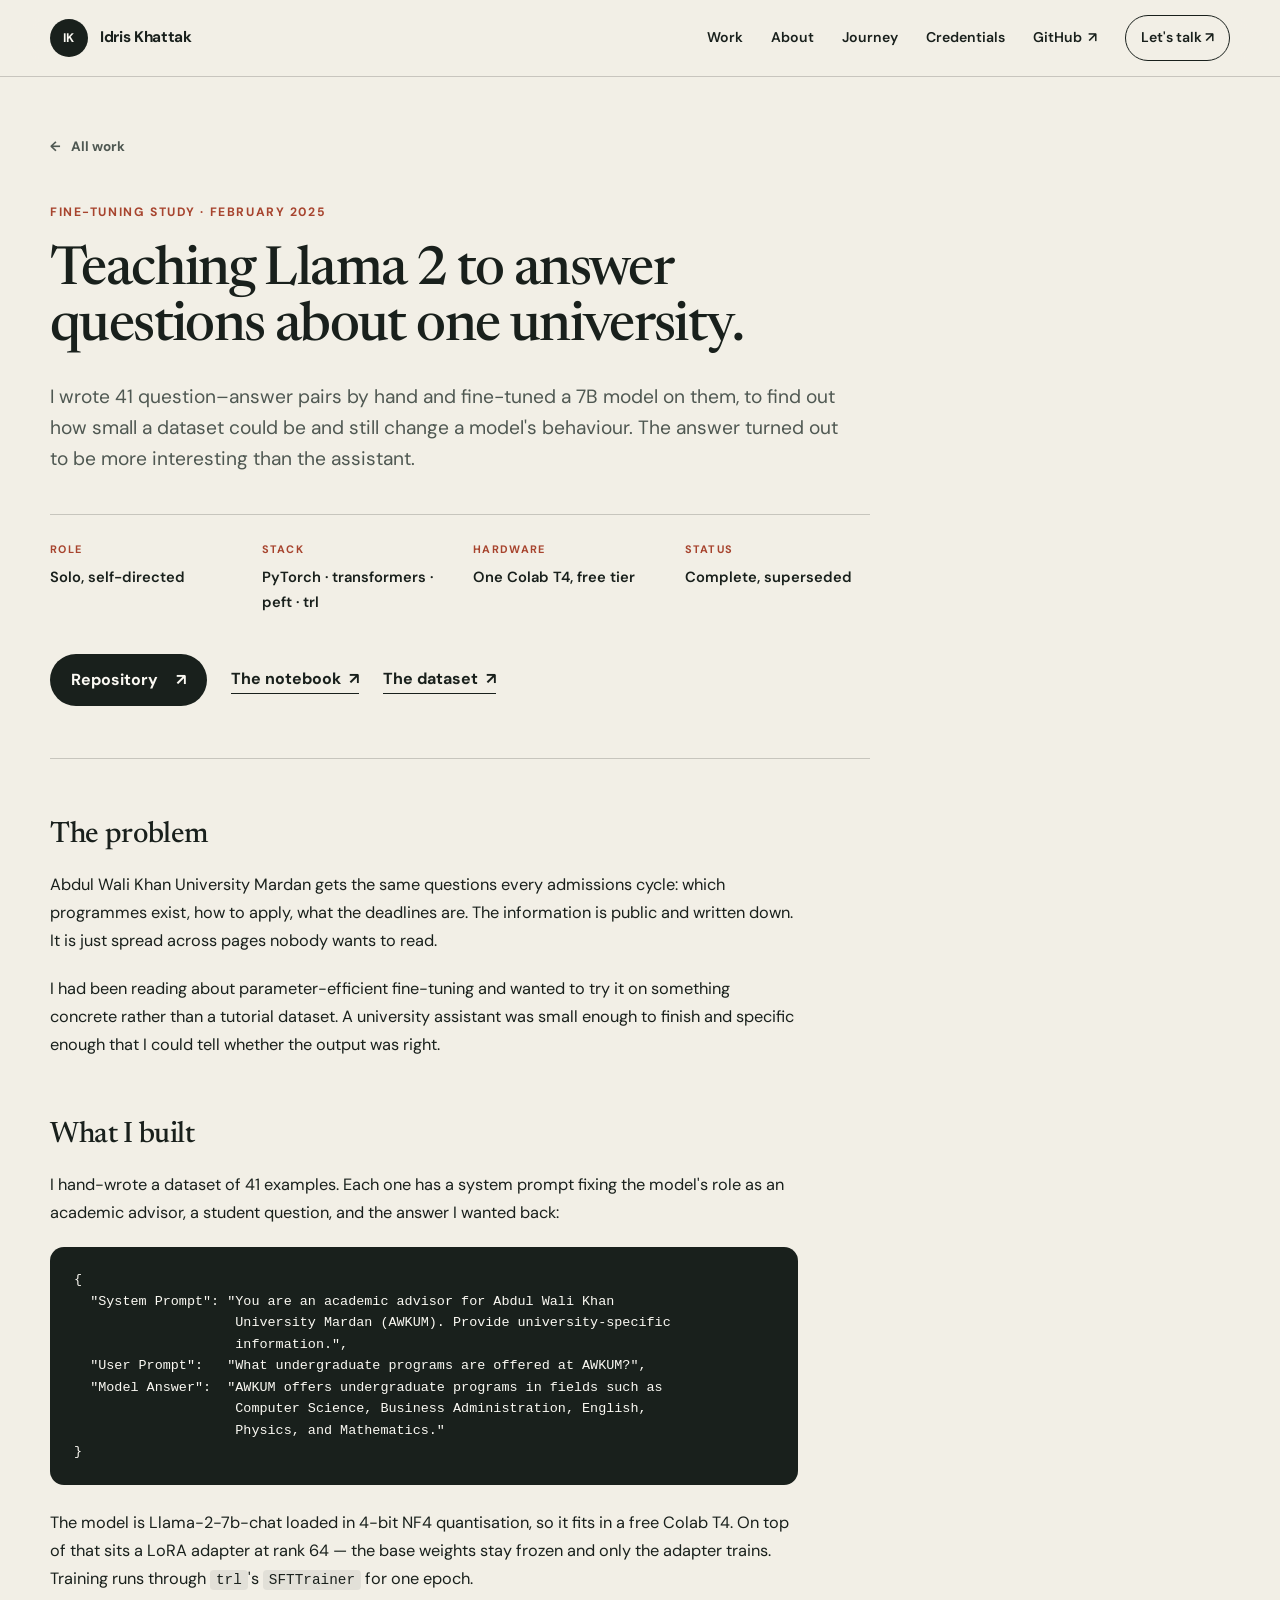
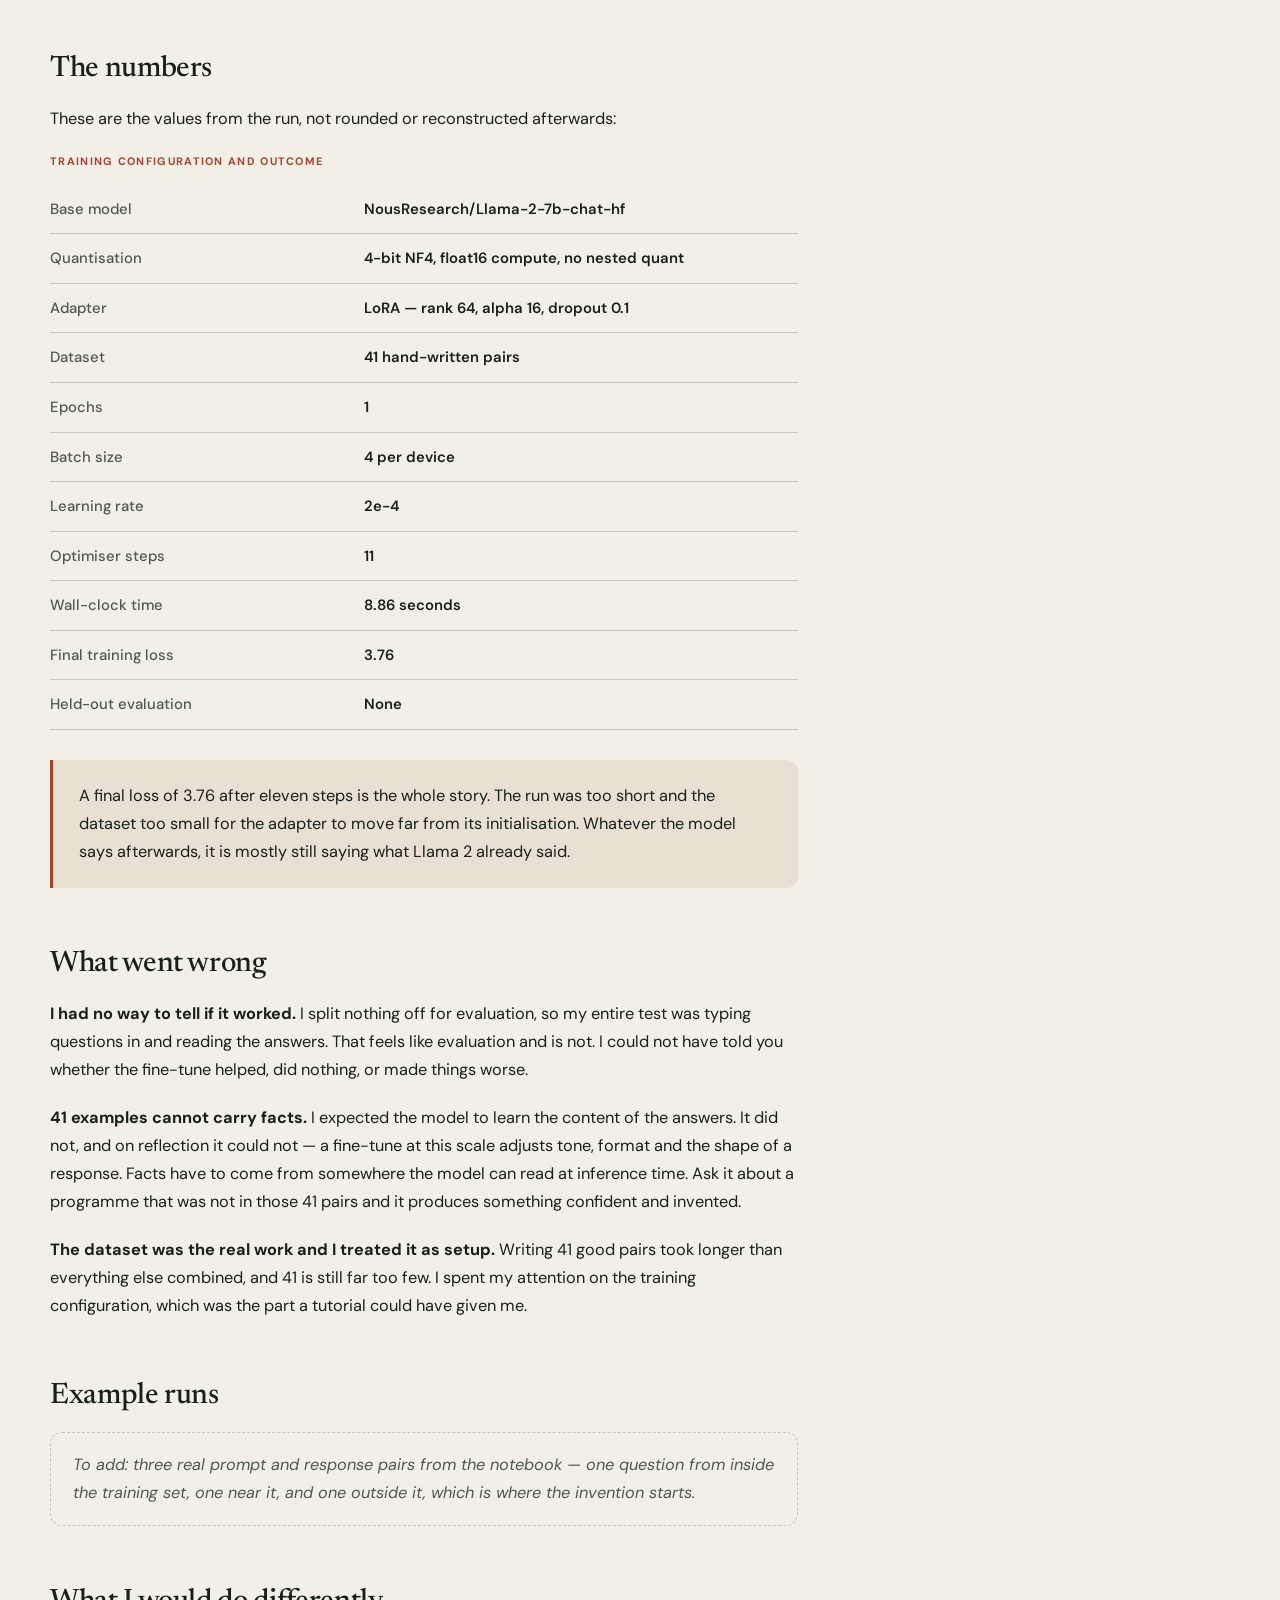
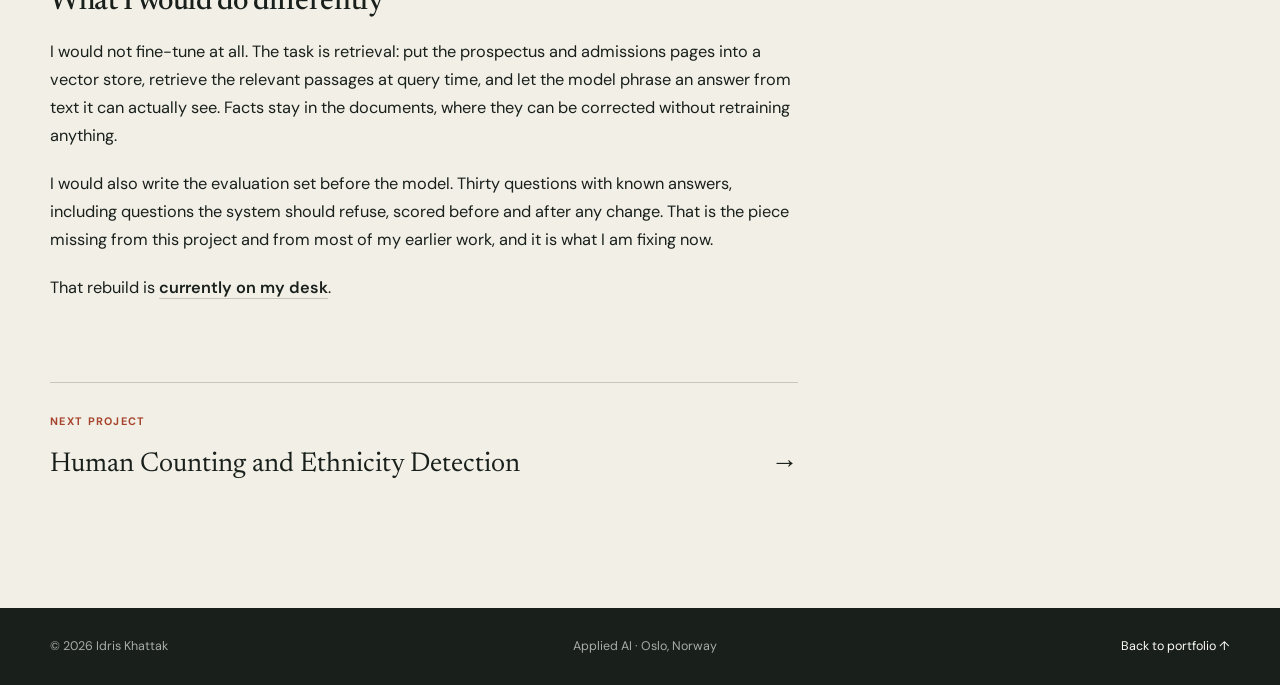
==== projects/awkum-assistant/index.html @ 69ec556b "Update portfolio projects and experience" ====
<!DOCTYPE html>
<html lang="en">

<head>
  <meta charset="UTF-8">
  <meta name="viewport" content="width=device-width, initial-scale=1.0">
  <meta name="description"
    content="Fine-tuning Llama 2 7B on 41 hand-written question-answer pairs for a university assistant, and what 41 examples actually buy you.">
  <meta name="theme-color" content="#f2efe6">
  <meta property="og:title" content="Teaching Llama 2 about one university — Idris Khattak">
  <meta property="og:description"
    content="A QLoRA fine-tune on 41 hand-written pairs. It ran in 8.9 seconds, ended at loss 3.76, and taught me what a fine-tune cannot do.">
  <meta property="og:type" content="article">
  <meta property="og:url"
    content="https://idriskhattak.github.io/Idris_Portfolio/projects/awkum-assistant/">
  <!-- TODO(Idris): add projects/awkum-assistant/og-image.png (1200x630). -->
  <meta property="og:image"
    content="https://idriskhattak.github.io/Idris_Portfolio/projects/awkum-assistant/og-image.png">
  <meta name="twitter:card" content="summary_large_image">
  <link rel="canonical" href="https://idriskhattak.github.io/Idris_Portfolio/projects/awkum-assistant/">
  <link rel="icon"
    href="data:image/svg+xml,%3Csvg xmlns='http://www.w3.org/2000/svg' viewBox='0 0 64 64'%3E%3Crect width='64' height='64' rx='16' fill='%2319201c'/%3E%3Ctext x='32' y='42' text-anchor='middle' font-size='28' font-family='Arial' font-weight='700' fill='%23f2efe6'%3EIK%3C/text%3E%3C/svg%3E">
  <title>Teaching Llama 2 about one university — Idris Khattak</title>
  <link rel="preconnect" href="https://fonts.googleapis.com">
  <link rel="preconnect" href="https://fonts.gstatic.com" crossorigin>
  <link
    href="https://fonts.googleapis.com/css2?family=DM+Sans:wght@400;500;600;700&family=Newsreader:ital,opsz,wght@0,6..72,500;1,6..72,500&display=swap"
    rel="stylesheet">
  <link rel="stylesheet" href="../../style.css">
</head>

<body>
  <a class="skip-link" href="#main-content">Skip to content</a>

  <header class="site-header">
    <nav class="container nav" aria-label="Primary navigation">
      <a class="brand" href="../../index.html" aria-label="IK — Idris Khattak, home">
        <span class="brand-mark">IK</span>
        <span class="brand-name">Idris Khattak</span>
      </a>

      <button class="menu-btn" type="button" aria-label="Open navigation" aria-controls="primary-links"
        aria-expanded="false">
        <span></span><span></span>
      </button>

      <div class="nav-links" id="primary-links">
        <a href="../../index.html#work">Work</a>
        <a href="../../index.html#about">About</a>
        <a href="../../index.html#journey">Journey</a>
        <a href="../../index.html#credentials">Credentials</a>
        <a class="nav-external" href="https://github.com/idriskhattak" target="_blank" rel="noopener noreferrer">
          GitHub <span aria-hidden="true">↗</span></a>
        <a class="nav-cta" href="../../index.html#contact">Let's talk <span aria-hidden="true">↗</span></a>
      </div>
    </nav>
  </header>

  <main id="main-content" class="project-page">
    <div class="container">
      <a class="back-link" href="../../index.html#work"><span aria-hidden="true">←</span> All work</a>

      <header class="project-hero">
        <p class="section-kicker">Fine-tuning study · February 2025</p>
        <h1>Teaching Llama 2 to answer questions about one university.</h1>
        <p class="project-lead">
          I wrote 41 question–answer pairs by hand and fine-tuned a 7B model on them, to find out how small a
          dataset could be and still change a model's behaviour. The answer turned out to be more interesting than
          the assistant.
        </p>

        <dl class="fact-strip">
          <div><dt>Role</dt><dd>Solo, self-directed</dd></div>
          <div><dt>Stack</dt><dd>PyTorch · transformers · peft · trl</dd></div>
          <div><dt>Hardware</dt><dd>One Colab T4, free tier</dd></div>
          <div><dt>Status</dt><dd>Complete, superseded</dd></div>
        </dl>

        <div class="project-actions">
          <a class="btn btn-dark" href="https://github.com/idriskhattak/AWKUM-ChatBot" target="_blank"
            rel="noopener noreferrer">Repository <span aria-hidden="true">↗</span></a>
          <a class="text-link"
            href="https://github.com/idriskhattak/AWKUM-ChatBot/blob/main/Fine_tune_Llama_2.ipynb" target="_blank"
            rel="noopener noreferrer">The notebook <span aria-hidden="true">↗</span></a>
          <a class="text-link"
            href="https://github.com/idriskhattak/AWKUM-ChatBot/blob/main/awkum_dataset_updated.json" target="_blank"
            rel="noopener noreferrer">The dataset <span aria-hidden="true">↗</span></a>
        </div>
      </header>

      <div class="prose">
        <h2>The problem</h2>
        <p>
          Abdul Wali Khan University Mardan gets the same questions every admissions cycle: which programmes exist,
          how to apply, what the deadlines are. The information is public and written down. It is just spread across
          pages nobody wants to read.
        </p>
        <p>
          I had been reading about parameter-efficient fine-tuning and wanted to try it on something concrete rather
          than a tutorial dataset. A university assistant was small enough to finish and specific enough that I could
          tell whether the output was right.
        </p>

        <h2>What I built</h2>
        <p>
          I hand-wrote a dataset of 41 examples. Each one has a system prompt fixing the model's role as an academic
          advisor, a student question, and the answer I wanted back:
        </p>

        <pre class="code-block"><code>{
  "System Prompt": "You are an academic advisor for Abdul Wali Khan
                    University Mardan (AWKUM). Provide university-specific
                    information.",
  "User Prompt":   "What undergraduate programs are offered at AWKUM?",
  "Model Answer":  "AWKUM offers undergraduate programs in fields such as
                    Computer Science, Business Administration, English,
                    Physics, and Mathematics."
}</code></pre>

        <p>
          The model is Llama-2-7b-chat loaded in 4-bit NF4 quantisation, so it fits in a free Colab T4. On top of
          that sits a LoRA adapter at rank 64 — the base weights stay frozen and only the adapter trains. Training
          runs through <code>trl</code>'s <code>SFTTrainer</code> for one epoch.
        </p>

        <h2>The numbers</h2>
        <p>
          These are the values from the run, not rounded or reconstructed afterwards:
        </p>

        <table class="results-table">
          <caption>Training configuration and outcome</caption>
          <tbody>
            <tr><th scope="row">Base model</th><td>NousResearch/Llama-2-7b-chat-hf</td></tr>
            <tr><th scope="row">Quantisation</th><td>4-bit NF4, float16 compute, no nested quant</td></tr>
            <tr><th scope="row">Adapter</th><td>LoRA — rank 64, alpha 16, dropout 0.1</td></tr>
            <tr><th scope="row">Dataset</th><td>41 hand-written pairs</td></tr>
            <tr><th scope="row">Epochs</th><td>1</td></tr>
            <tr><th scope="row">Batch size</th><td>4 per device</td></tr>
            <tr><th scope="row">Learning rate</th><td>2e-4</td></tr>
            <tr><th scope="row">Optimiser steps</th><td>11</td></tr>
            <tr><th scope="row">Wall-clock time</th><td>8.86 seconds</td></tr>
            <tr><th scope="row">Final training loss</th><td>3.76</td></tr>
            <tr><th scope="row">Held-out evaluation</th><td>None</td></tr>
          </tbody>
        </table>

        <p class="callout">
          A final loss of 3.76 after eleven steps is the whole story. The run was too short and the dataset too small
          for the adapter to move far from its initialisation. Whatever the model says afterwards, it is mostly still
          saying what Llama 2 already said.
        </p>

        <h2>What went wrong</h2>
        <p>
          <strong>I had no way to tell if it worked.</strong> I split nothing off for evaluation, so my entire test
          was typing questions in and reading the answers. That feels like evaluation and is not. I could not have
          told you whether the fine-tune helped, did nothing, or made things worse.
        </p>
        <p>
          <strong>41 examples cannot carry facts.</strong> I expected the model to learn the content of the answers.
          It did not, and on reflection it could not — a fine-tune at this scale adjusts tone, format and the shape of
          a response. Facts have to come from somewhere the model can read at inference time. Ask it about a
          programme that was not in those 41 pairs and it produces something confident and invented.
        </p>
        <p>
          <strong>The dataset was the real work and I treated it as setup.</strong> Writing 41 good pairs took longer
          than everything else combined, and 41 is still far too few. I spent my attention on the training
          configuration, which was the part a tutorial could have given me.
        </p>

        <h2>Example runs</h2>
        <!-- TODO(Idris): re-run the notebook and paste three real prompt/response pairs here:
             one question inside the training set, one adjacent to it, and one clearly outside
             it. The third is the one that shows the failure mode. Screenshots of the Colab
             output cells work too. -->
        <p class="placeholder-note">
          To add: three real prompt and response pairs from the notebook — one question from inside the training set,
          one near it, and one outside it, which is where the invention starts.
        </p>

        <h2>What I would do differently</h2>
        <p>
          I would not fine-tune at all. The task is retrieval: put the prospectus and admissions pages into a vector
          store, retrieve the relevant passages at query time, and let the model phrase an answer from text it can
          actually see. Facts stay in the documents, where they can be corrected without retraining anything.
        </p>
        <p>
          I would also write the evaluation set before the model. Thirty questions with known answers, including
          questions the system should refuse, scored before and after any change. That is the piece missing from
          this project and from most of my earlier work, and it is what I am fixing now.
        </p>
        <p>
          That rebuild is <a href="../../index.html#work">currently on my desk</a>.
        </p>
      </div>

      <nav class="project-next" aria-label="More work">
        <p>Next project</p>
        <a href="../people-counting/index.html">
          <span>Human Counting and Ethnicity Detection</span>
          <span aria-hidden="true">→</span>
        </a>
      </nav>
    </div>
  </main>

  <footer>
    <div class="container footer-layout">
      <p>© <span id="year"></span> Idris Khattak</p>
      <p>Applied AI · Oslo, Norway</p>
      <a href="../../index.html">Back to portfolio ↑</a>
    </div>
  </footer>

  <script src="../../script.js" defer></script>
</body>

</html>
---- style.css ----
:root {
  --paper: #f2efe6;
  --paper-deep: #e8e1d3;
  --paper-light: #fbf9f3;
  --ink: #19201c;
  --ink-soft: #4f5852;
  --forest: #215f4c;
  --forest-dark: #174638;
  --clay: #a7442e;
  --sun: #e9b949;
  --line: rgba(25, 32, 28, 0.2);
  --light-line: rgba(255, 255, 255, 0.2);
  --max: 1180px;
}

* {
  box-sizing: border-box;
}

html {
  scroll-behavior: smooth;
}

body {
  margin: 0;
  background: var(--paper);
  color: var(--ink);
  font-family: "DM Sans", system-ui, sans-serif;
  font-size: 16px;
  line-height: 1.65;
  -webkit-font-smoothing: antialiased;
}

::selection {
  background: var(--sun);
  color: var(--ink);
}

a {
  color: inherit;
  text-decoration: none;
}

button,
input {
  font: inherit;
}

button {
  color: inherit;
}

a,
button,
summary,
input {
  outline-offset: 4px;
}

:focus-visible {
  outline: 3px solid var(--clay);
}

h1,
h2,
h3,
p {
  margin-top: 0;
}

/* Headings default to the small scale: comfortable leading, near-neutral
   tracking. Only true display sizes opt into tight settings below. */

h1,
h2,
h3 {
  font-family: "Newsreader", Georgia, serif;
  font-weight: 500;
  line-height: 1.15;
  letter-spacing: -0.012em;
}

.hero h1,
.section-heading h2,
.about-heading h2,
.credentials-layout h2,
.contact-layout h2,
.case-copy h3 {
  line-height: 1.02;
  letter-spacing: -0.032em;
}

.hero h1 {
  line-height: 0.98;
  letter-spacing: -0.042em;
}

.container {
  width: min(var(--max), calc(100% - 48px));
  margin-inline: auto;
}

.section {
  padding: 120px 0;
  scroll-margin-top: 82px;
}

.skip-link {
  position: fixed;
  top: 12px;
  left: 12px;
  z-index: 10000;
  padding: 10px 14px;
  background: var(--ink);
  color: var(--paper-light);
  transform: translateY(-150%);
  transition: transform 0.2s ease;
}

.skip-link:focus {
  transform: translateY(0);
}

.sr-only {
  position: absolute;
  width: 1px;
  height: 1px;
  padding: 0;
  margin: -1px;
  overflow: hidden;
  clip: rect(0, 0, 0, 0);
  white-space: nowrap;
  border: 0;
}

/* Navigation */

.site-header {
  position: sticky;
  top: 0;
  z-index: 100;
  background: rgba(242, 239, 230, 0.92);
  border-bottom: 1px solid var(--line);
  backdrop-filter: blur(16px);
}

.nav {
  min-height: 76px;
  display: flex;
  align-items: center;
  justify-content: space-between;
  gap: 32px;
}

.brand {
  display: inline-flex;
  align-items: center;
  gap: 12px;
  font-weight: 700;
  letter-spacing: -0.02em;
}

.brand-mark {
  display: grid;
  width: 38px;
  height: 38px;
  place-items: center;
  border-radius: 50%;
  background: var(--ink);
  color: var(--paper-light);
  font-size: 0.78rem;
  letter-spacing: 0.02em;
}

.brand-name {
  font-size: 0.96rem;
}

.nav-links {
  display: flex;
  align-items: center;
  gap: 28px;
}

.nav-links a {
  position: relative;
  font-size: 0.88rem;
  font-weight: 600;
}

.nav-links a:not(.nav-cta)::after {
  content: "";
  position: absolute;
  right: 0;
  bottom: -5px;
  left: 0;
  height: 1px;
  background: currentColor;
  transform: scaleX(0);
  transform-origin: right;
  transition: transform 0.2s ease;
}

.nav-links a:hover::after {
  transform: scaleX(1);
  transform-origin: left;
}

.nav-external {
  display: inline-flex;
  align-items: center;
  gap: 6px;
}

.nav-external span {
  transition: transform 0.2s ease;
}

.nav-external:hover span {
  transform: translate(2px, -2px);
}

.nav-cta {
  padding: 10px 15px;
  border: 1px solid var(--ink);
  border-radius: 999px;
  transition: background 0.2s ease, color 0.2s ease;
}

.nav-cta:hover {
  background: var(--ink);
  color: var(--paper-light);
}

.menu-btn {
  display: none;
  width: 42px;
  height: 42px;
  padding: 10px 8px;
  border: 0;
  background: transparent;
  cursor: pointer;
}

.menu-btn span {
  display: block;
  width: 24px;
  height: 2px;
  margin: 5px auto;
  background: currentColor;
  transition: transform 0.2s ease;
}

.menu-btn[aria-expanded="true"] span:first-child {
  transform: translateY(3.5px) rotate(45deg);
}

.menu-btn[aria-expanded="true"] span:last-child {
  transform: translateY(-3.5px) rotate(-45deg);
}

/* Hero */

.hero {
  position: relative;
  padding: 110px 0 100px;
  overflow: hidden;
}

.hero::before {
  content: "";
  position: absolute;
  width: 460px;
  height: 460px;
  right: -230px;
  top: 70px;
  border: 1px solid rgba(25, 32, 28, 0.13);
  border-radius: 50%;
  box-shadow: 0 0 0 70px rgba(25, 32, 28, 0.025), 0 0 0 140px rgba(25, 32, 28, 0.018);
  pointer-events: none;
}

.hero-layout {
  position: relative;
  display: grid;
  grid-template-columns: minmax(0, 1.45fr) minmax(300px, 0.55fr);
  gap: clamp(60px, 8vw, 120px);
  align-items: end;
}

.eyebrow,
.section-kicker,
.case-meta,
.timeline-label {
  margin-bottom: 22px;
  font-size: 0.76rem;
  font-weight: 700;
  letter-spacing: 0.13em;
  text-transform: uppercase;
}

.eyebrow {
  display: flex;
  align-items: center;
  gap: 10px;
}

.eyebrow span,
.availability span {
  display: inline-block;
  width: 8px;
  height: 8px;
  border-radius: 50%;
  background: var(--clay);
}

.hero h1 {
  max-width: 900px;
  margin-bottom: 36px;
  font-size: clamp(3.2rem, 7.2vw, 6.2rem);
}

.hero h1 em {
  color: var(--clay);
  font-weight: inherit;
}

.hero-copy {
  max-width: 700px;
  margin-bottom: 0;
  color: var(--ink-soft);
  font-size: clamp(1.08rem, 1.8vw, 1.32rem);
  line-height: 1.55;
}

.hero-actions,
.case-actions,
.contact-actions {
  display: flex;
  align-items: center;
  flex-wrap: wrap;
  gap: 24px;
  margin-top: 36px;
}

.btn {
  display: inline-flex;
  min-height: 50px;
  align-items: center;
  justify-content: center;
  gap: 18px;
  padding: 12px 20px;
  border: 1px solid transparent;
  border-radius: 999px;
  font-weight: 700;
  cursor: pointer;
  transition: transform 0.2s ease, background 0.2s ease, color 0.2s ease;
}

.btn:hover {
  transform: translateY(-2px);
}

.btn-dark {
  background: var(--ink);
  color: var(--paper-light);
}

.btn-dark:hover {
  background: var(--forest);
}

.btn-light {
  background: var(--paper-light);
  color: var(--ink);
}

.btn-light:hover {
  background: var(--sun);
}

.text-link,
.inline-link {
  display: inline-flex;
  align-items: center;
  gap: 8px;
  border-bottom: 1px solid currentColor;
  font-weight: 700;
}

.text-link span,
.inline-link span {
  transition: transform 0.2s ease;
}

.text-link:hover span,
.inline-link:hover span {
  transform: translate(2px, -2px);
}

.availability {
  display: flex;
  align-items: center;
  gap: 10px;
  margin: 38px 0 0;
  color: var(--ink-soft);
  font-size: 0.88rem;
  font-weight: 600;
}

.availability span {
  background: var(--forest);
  box-shadow: 0 0 0 5px rgba(33, 95, 76, 0.12);
}

.now-card {
  position: relative;
  padding: 36px;
  border: 1px solid var(--ink);
  background: var(--paper-light);
  box-shadow: 13px 14px 0 var(--sun);
  transform: rotate(1.2deg);
}

.now-card::before {
  content: "";
  position: absolute;
  width: 92px;
  height: 25px;
  top: -13px;
  left: 50%;
  background: rgba(201, 96, 63, 0.6);
  transform: translateX(-50%) rotate(-2deg);
}

.handwritten {
  margin-bottom: 14px;
  color: var(--clay);
  font-family: "Newsreader", Georgia, serif;
  font-size: 1.25rem;
  font-style: italic;
}

.now-card h2 {
  margin-bottom: 28px;
  font-size: clamp(1.4rem, 1.9vw, 1.8rem);
  line-height: 1.18;
}

.now-card ul {
  padding: 0;
  margin: 0 0 30px;
  list-style: none;
}

.now-card li {
  display: grid;
  grid-template-columns: 80px 1fr;
  gap: 10px;
  padding: 12px 0;
  border-top: 1px solid var(--line);
  font-size: 0.9rem;
}

.now-card li span {
  color: var(--ink-soft);
  font-size: 0.72rem;
  font-weight: 700;
  letter-spacing: 0.08em;
  text-transform: uppercase;
}

.now-card > a {
  font-size: 0.85rem;
  font-weight: 700;
}

/* Shared section heading */

.section-heading {
  display: grid;
  grid-template-columns: 230px minmax(0, 1fr);
  gap: 50px;
  align-items: start;
  margin-bottom: 64px;
}

.section-kicker {
  color: var(--clay);
}

.section-heading h2,
.about-heading h2,
.credentials-layout h2,
.contact-layout h2 {
  max-width: 850px;
  margin-bottom: 18px;
  font-size: clamp(2.1rem, 3.6vw, 3.1rem);
}

.section-heading > div > p {
  max-width: 620px;
  margin-bottom: 0;
  color: var(--ink-soft);
  font-size: 1.05rem;
}

/* Work */

.work-section {
  background: var(--paper-light);
}

.case-study {
  display: grid;
  grid-template-columns: minmax(0, 1.4fr) minmax(280px, 0.6fr);
  gap: clamp(50px, 7vw, 90px);
  padding: clamp(38px, 6vw, 74px);
  border-radius: 30px;
  background: var(--forest);
  color: var(--paper-light);
}

.case-study + .case-study {
  margin-top: 28px;
}

.case-meta {
  margin-bottom: 24px;
  color: rgba(255, 255, 255, 0.8);
}

.case-meta span {
  color: #c3efde;
}

.case-copy h3 {
  max-width: 20ch;
  margin-bottom: 24px;
  font-size: clamp(1.9rem, 3vw, 2.6rem);
}

.case-lead {
  max-width: 68ch;
  color: rgba(255, 255, 255, 0.76);
  font-size: 1.08rem;
}

.case-details {
  display: grid;
  grid-template-columns: repeat(2, 1fr);
  gap: 18px;
  margin: 36px 0 0;
}

.case-details div {
  padding-top: 16px;
  border-top: 1px solid var(--light-line);
}

.case-details dt {
  margin-bottom: 8px;
  color: #c3efde;
  font-size: 0.72rem;
  font-weight: 700;
  letter-spacing: 0.1em;
  text-transform: uppercase;
}

.case-details dd {
  margin: 0;
  color: rgba(255, 255, 255, 0.8);
  font-size: 0.9rem;
}

.light-link {
  color: var(--paper-light);
}

.system-map {
  align-self: start;
  padding: 28px;
  border: 1px solid rgba(255, 255, 255, 0.3);
  border-radius: 20px;
  background: rgba(9, 39, 30, 0.35);
}

.map-heading {
  display: flex;
  align-items: center;
  justify-content: space-between;
  padding-bottom: 20px;
  border-bottom: 1px solid var(--light-line);
  font-size: 0.75rem;
  font-weight: 700;
  letter-spacing: 0.1em;
  text-transform: uppercase;
}

.spec-list {
  margin: 0;
}

.spec-list > div {
  padding: 14px 0;
  border-bottom: 1px solid var(--light-line);
  font-size: 0.92rem;
}

.spec-list > div:last-child {
  padding-bottom: 0;
  border-bottom: 0;
}

.spec-list dt {
  margin-bottom: 2px;
  color: #a9d8c7;
  font-size: 0.72rem;
  font-weight: 700;
  letter-spacing: 0.1em;
  text-transform: uppercase;
}

.spec-list dd {
  margin: 0;
  font-weight: 600;
}

/* Work index: one row per project. Grows without redesign — the featured card
   above carries the hierarchy, these carry the count. */

.work-index {
  padding: 0;
  margin: 56px 0 0;
  border-bottom: 1px solid var(--line);
  list-style: none;
  counter-reset: work;
}

.work-item {
  display: grid;
  grid-template-columns: 74px minmax(0, 1.55fr) minmax(0, 0.7fr) 150px;
  gap: 32px;
  align-items: baseline;
  padding: 30px 0;
  border-top: 1px solid var(--line);
}

.work-year,
.work-stack,
.work-status {
  margin: 0;
  color: var(--ink-soft);
  font-size: 0.8rem;
}

.work-year {
  font-weight: 700;
}

.work-body h3 {
  margin-bottom: 7px;
  font-size: clamp(1.25rem, 1.9vw, 1.6rem);
}

.work-body h3 a {
  background-image: linear-gradient(currentColor, currentColor);
  background-repeat: no-repeat;
  background-position: 0 100%;
  background-size: 0 1px;
  transition: background-size 0.25s ease;
}

.work-body h3 a:hover {
  background-size: 100% 1px;
}

.work-body p {
  max-width: 54ch;
  margin-bottom: 0;
  color: var(--ink-soft);
  font-size: 0.92rem;
}

.work-status {
  justify-self: end;
  text-align: right;
}

.work-link {
  display: inline-flex;
  align-items: center;
  gap: 8px;
  color: var(--ink);
  font-weight: 700;
}

.work-link span {
  transition: transform 0.2s ease;
}

.work-link:hover span {
  transform: translateX(3px);
}

.work-item-active {
  margin-inline: -20px;
  padding-inline: 20px;
  background: rgba(233, 185, 73, 0.12);
}

.work-item-active .work-status {
  display: inline-flex;
  align-items: center;
  gap: 8px;
  color: var(--forest);
  font-weight: 700;
}

.work-dot {
  width: 7px;
  height: 7px;
  border-radius: 50%;
  background: var(--forest);
}

.colophon {
  display: grid;
  grid-template-columns: minmax(0, 1fr) auto;
  gap: 40px;
  align-items: center;
  margin-top: 56px;
  padding: 30px 32px;
  border: 1px solid var(--line);
  border-radius: 20px;
  background: var(--paper-deep);
}

.colophon h3 {
  margin-bottom: 8px;
  font-size: 1.4rem;
}

.colophon p {
  max-width: 62ch;
  margin-bottom: 0;
  color: var(--ink-soft);
  font-size: 0.94rem;
}

.colophon-actions {
  display: flex;
  align-items: center;
  gap: 22px;
}

/* About */

.about-section {
  background: var(--paper-deep);
}

.about-layout {
  display: grid;
  grid-template-columns: minmax(300px, 0.9fr) minmax(380px, 1.1fr);
  gap: clamp(60px, 10vw, 140px);
}

.about-heading {
  position: sticky;
  top: 110px;
  align-self: start;
}

.about-heading h2 {
  max-width: 560px;
}

.portrait {
  display: block;
  width: min(220px, 60%);
  height: auto;
  margin-top: 34px;
  border-radius: 6px;
  filter: grayscale(0.15);
}

.story-lead {
  font-family: "Newsreader", Georgia, serif;
  font-size: clamp(1.25rem, 2vw, 1.6rem);
  line-height: 1.35;
  letter-spacing: -0.012em;
}

.about-story > p:not(.story-lead) {
  max-width: 650px;
  color: var(--ink-soft);
}

.personal-facts {
  margin-top: 44px;
  border-bottom: 1px solid var(--line);
}

.personal-facts > div {
  display: grid;
  grid-template-columns: 130px 1fr;
  gap: 24px;
  padding: 15px 0;
  border-top: 1px solid var(--line);
}

.personal-facts span {
  color: var(--ink-soft);
  font-size: 0.78rem;
}

.personal-facts strong {
  font-size: 0.92rem;
}

.toolkit {
  margin-top: 96px;
}

.toolkit-title {
  margin-bottom: 26px;
  font-size: 1.35rem;
}

.toolkit dl {
  margin: 0;
  border-top: 1px solid var(--line);
}

.toolkit dl > div {
  display: grid;
  grid-template-columns: minmax(0, 0.85fr) minmax(0, 1.15fr);
  gap: 28px;
  padding: 18px 0;
  border-bottom: 1px solid var(--line);
}

.toolkit dt {
  font-weight: 600;
  letter-spacing: -0.005em;
}

.toolkit dd {
  margin: 0;
  color: var(--ink-soft);
  font-size: 0.94rem;
}

.toolkit dd a {
  border-bottom: 1px solid var(--line);
  font-weight: 600;
}

.toolkit dd a:hover {
  border-bottom-color: currentColor;
}

/* Journey */

.journey-section {
  background: var(--ink);
  color: var(--paper-light);
}

.journey-section .section-kicker {
  color: var(--sun);
}

.journey-section .section-heading > div > p {
  color: rgba(255, 255, 255, 0.58);
}

.compact-heading {
  margin-bottom: 40px;
}

.timeline {
  margin-left: 280px;
  border-bottom: 1px solid var(--light-line);
}

.timeline-item {
  display: grid;
  grid-template-columns: 170px minmax(0, 1fr);
  gap: 42px;
  padding: 40px 0;
  border-top: 1px solid var(--light-line);
}

.time {
  color: rgba(255, 255, 255, 0.55);
  font-size: 0.8rem;
  font-weight: 700;
}

.timeline-label {
  margin-bottom: 10px;
  color: #7ce0bd;
}

.timeline-item h3 {
  margin-bottom: 8px;
  font-size: clamp(1.8rem, 3vw, 2.6rem);
}

.timeline-item .institution {
  margin-bottom: 16px;
  color: var(--sun);
  font-size: 0.87rem;
  font-weight: 600;
}

.timeline-item div > p:last-of-type {
  max-width: 660px;
  margin-bottom: 0;
  color: rgba(255, 255, 255, 0.62);
}

.inline-link {
  margin-top: 18px;
  color: var(--paper-light);
  font-size: 0.84rem;
}

/* Credentials */

.credentials-section {
  background: var(--paper-light);
}

.credentials-layout {
  display: grid;
  grid-template-columns: minmax(320px, 0.9fr) minmax(420px, 1.1fr);
  gap: clamp(70px, 11vw, 150px);
  align-items: start;
}

.credentials-layout h2 {
  max-width: 560px;
}

.credentials-intro {
  max-width: 440px;
  color: var(--ink-soft);
}

.credential-stack {
  border-bottom: 1px solid var(--line);
}

.credential {
  display: grid;
  grid-template-columns: 58px 1fr 24px;
  gap: 20px;
  align-items: center;
  padding: 24px 0;
  border-top: 1px solid var(--line);
}

.credential > span {
  color: var(--clay);
  font-size: 0.74rem;
  font-weight: 700;
}

.credential strong,
.credential small {
  display: block;
}

.credential strong {
  font-family: "Newsreader", Georgia, serif;
  font-size: 1.35rem;
  font-weight: 500;
  line-height: 1.15;
}

.credential small {
  margin-top: 5px;
  color: var(--ink-soft);
}

.credential > i {
  font-style: normal;
  transition: transform 0.2s ease;
}

.credential:hover > i {
  transform: translate(3px, -3px);
}

.more-credentials {
  border-top: 1px solid var(--line);
}

.more-credentials summary {
  display: flex;
  align-items: center;
  justify-content: space-between;
  padding: 22px 0;
  font-weight: 700;
  cursor: pointer;
  list-style: none;
}

.more-credentials summary::-webkit-details-marker {
  display: none;
}

.more-credentials summary span {
  font-size: 1.5rem;
  font-weight: 400;
  transition: transform 0.2s ease;
}

.more-credentials[open] summary span {
  transform: rotate(45deg);
}

.credential-links {
  display: grid;
  gap: 0;
  padding-bottom: 18px;
}

.credential-links a {
  display: flex;
  justify-content: space-between;
  gap: 24px;
  padding: 10px 0 10px 58px;
  color: var(--ink-soft);
  font-size: 0.85rem;
}

.credential-links a:hover {
  color: var(--ink);
}

/* Contact and footer */

.contact-section {
  padding: 110px 0;
  scroll-margin-top: 76px;
  background: var(--clay);
  color: var(--paper-light);
}

.contact-layout {
  display: grid;
  grid-template-columns: minmax(0, 1.15fr) minmax(340px, 0.85fr);
  gap: clamp(60px, 10vw, 140px);
  align-items: end;
}

.contact-layout .section-kicker {
  color: #ffe09a;
}

.contact-layout h2 {
  max-width: 700px;
  margin-bottom: 0;
}

.contact-layout > div:last-child > p {
  max-width: 540px;
  color: rgba(255, 255, 255, 0.9);
  font-size: 1.06rem;
}

footer {
  padding: 28px 0;
  background: var(--ink);
  color: rgba(255, 255, 255, 0.62);
}

.footer-layout {
  display: flex;
  align-items: center;
  justify-content: space-between;
  gap: 24px;
  font-size: 0.78rem;
}

.footer-layout p {
  margin-bottom: 0;
}

.footer-layout a {
  color: var(--paper-light);
}

/* AI guide */

.chat-toggle {
  position: fixed;
  right: 24px;
  bottom: 24px;
  z-index: 1000;
  display: flex;
  align-items: center;
  gap: 9px;
  min-height: 48px;
  padding: 10px 17px 10px 11px;
  border: 1px solid var(--paper-light);
  border-radius: 999px;
  background: var(--ink);
  color: var(--paper-light);
  box-shadow: 0 12px 35px rgba(25, 32, 28, 0.2);
  font-size: 0.82rem;
  font-weight: 700;
  cursor: pointer;
  transition: transform 0.2s ease, background 0.2s ease;
}

.chat-toggle:hover {
  background: var(--forest);
  transform: translateY(-2px);
}

.chat-spark {
  display: grid;
  width: 28px;
  height: 28px;
  place-items: center;
  border-radius: 50%;
  background: var(--sun);
  color: var(--ink);
}

.chat-window {
  position: fixed;
  right: 24px;
  bottom: 88px;
  z-index: 999;
  width: min(390px, calc(100vw - 32px));
  height: min(600px, calc(100vh - 120px));
  display: flex;
  flex-direction: column;
  overflow: hidden;
  border: 1px solid var(--ink);
  border-radius: 20px;
  background: var(--paper-light);
  box-shadow: 14px 14px 0 rgba(25, 32, 28, 0.16);
  opacity: 0;
  visibility: hidden;
  transform: translateY(14px) scale(0.98);
  transform-origin: bottom right;
  transition: opacity 0.2s ease, visibility 0.2s ease, transform 0.2s ease;
}

.chat-window.active {
  opacity: 1;
  visibility: visible;
  transform: translateY(0) scale(1);
}

.chat-header {
  display: flex;
  align-items: center;
  justify-content: space-between;
  padding: 18px 20px;
  border-bottom: 1px solid var(--line);
  background: var(--paper);
}

.chat-header p {
  margin-bottom: 1px;
  color: var(--clay);
  font-size: 0.67rem;
  font-weight: 700;
  letter-spacing: 0.1em;
  text-transform: uppercase;
}

.chat-header strong {
  font-family: "Newsreader", Georgia, serif;
  font-size: 1.25rem;
  font-weight: 500;
}

.chat-close {
  width: 38px;
  height: 38px;
  padding: 0;
  border: 1px solid var(--line);
  border-radius: 50%;
  background: transparent;
  font-size: 1.5rem;
  line-height: 1;
  cursor: pointer;
}

.chat-close:hover {
  background: var(--ink);
  color: var(--paper-light);
}

.chat-messages {
  flex: 1;
  display: flex;
  flex-direction: column;
  gap: 12px;
  padding: 20px;
  overflow-y: auto;
}

.message {
  max-width: 84%;
  padding: 11px 14px;
  border-radius: 14px;
  font-size: 0.86rem;
  line-height: 1.5;
  overflow-wrap: anywhere;
}

.bot-message {
  align-self: flex-start;
  border: 1px solid var(--line);
  border-bottom-left-radius: 3px;
  background: var(--paper);
}

.user-message {
  align-self: flex-end;
  border-bottom-right-radius: 3px;
  background: var(--forest);
  color: var(--paper-light);
}

.chat-loading {
  color: var(--ink-soft);
  font-style: italic;
}

.chat-suggestions {
  display: flex;
  gap: 8px;
  padding: 0 16px 12px;
  overflow-x: auto;
}

.suggestion-btn {
  flex-shrink: 0;
  padding: 7px 11px;
  border: 1px solid var(--line);
  border-radius: 999px;
  background: transparent;
  font-size: 0.72rem;
  cursor: pointer;
}

.suggestion-btn:hover {
  border-color: var(--forest);
  background: rgba(33, 95, 76, 0.08);
}

.chat-input-area {
  display: flex;
  gap: 8px;
  padding: 14px;
  border-top: 1px solid var(--line);
  background: var(--paper);
}

.chat-input-area input {
  flex: 1;
  min-width: 0;
  padding: 11px 12px;
  border: 1px solid var(--line);
  border-radius: 10px;
  background: var(--paper-light);
  color: var(--ink);
  font-size: 0.84rem;
}

.chat-input-area input:focus {
  border-color: var(--forest);
}

.chat-send {
  padding: 10px 14px;
  border: 0;
  border-radius: 10px;
  background: var(--ink);
  color: var(--paper-light);
  font-size: 0.8rem;
  font-weight: 700;
  cursor: pointer;
}

.chat-send:hover {
  background: var(--forest);
}

.chat-input-area input:disabled,
.chat-send:disabled {
  cursor: wait;
  opacity: 0.6;
}

/* Responsive */

@media (max-width: 960px) {
  .container {
    width: min(var(--max), calc(100% - 36px));
  }

  .section {
    padding: 90px 0;
  }

  .menu-btn {
    display: block;
  }

  .nav-links {
    position: absolute;
    top: 76px;
    right: 0;
    left: 0;
    display: none;
    align-items: stretch;
    padding: 16px 18px 24px;
    border-bottom: 1px solid var(--line);
    background: var(--paper);
    flex-direction: column;
    gap: 4px;
  }

  .nav-links.open {
    display: flex;
  }

  .nav-links a {
    padding: 10px 4px;
  }

  .nav-links .nav-cta {
    margin-top: 8px;
    padding: 10px 14px;
    text-align: center;
  }

  .hero-layout,
  .about-layout,
  .credentials-layout,
  .contact-layout {
    grid-template-columns: 1fr;
  }

  .hero-layout {
    gap: 80px;
  }

  .about-heading {
    position: static;
  }

  .now-card {
    width: min(520px, calc(100% - 14px));
    justify-self: end;
  }

  .section-heading {
    grid-template-columns: 150px minmax(0, 1fr);
  }

  .case-study {
    grid-template-columns: 1fr;
  }

  .system-map {
    width: 100%;
  }

  .work-item {
    grid-template-columns: 62px minmax(0, 1fr) 130px;
    gap: 10px 22px;
  }

  .work-stack {
    grid-column: 2;
  }
  .toolkit {
    margin-top: 70px;
  }

  .timeline {
    margin-left: 200px;
  }

  .credentials-layout,
  .contact-layout {
    gap: 50px;
  }
}

@media (max-width: 680px) {
  .container {
    width: min(var(--max), calc(100% - 28px));
  }

  .section {
    padding: 72px 0;
  }

  .brand-name {
    display: none;
  }

  .hero {
    padding: 72px 0 76px;
  }

  .hero::before {
    display: none;
  }

  .hero h1 {
    margin-bottom: 28px;
    font-size: clamp(2.8rem, 12vw, 3.8rem);
  }

  .hero-copy {
    font-size: 1rem;
  }

  .hero-actions {
    align-items: flex-start;
    flex-direction: column;
  }

  .now-card {
    width: calc(100% - 10px);
    padding: 28px;
    box-shadow: 9px 10px 0 var(--sun);
    transform: rotate(0.6deg);
  }

  .section-heading {
    grid-template-columns: 1fr;
    gap: 12px;
    margin-bottom: 44px;
  }

  .section-heading h2,
  .about-heading h2,
  .credentials-layout h2,
  .contact-layout h2 {
    font-size: clamp(1.95rem, 7vw, 2.5rem);
  }

  .case-study {
    gap: 42px;
    padding: 30px 22px;
    border-radius: 20px;
  }

  .case-copy h3 {
    font-size: clamp(1.8rem, 6.5vw, 2.3rem);
  }

  .case-details {
    grid-template-columns: 1fr;
  }

  .case-actions {
    align-items: flex-start;
    flex-direction: column;
  }

  .system-map {
    padding: 22px;
  }

  .work-index {
    margin-top: 44px;
  }

  .work-item {
    grid-template-columns: 1fr;
    gap: 8px;
    padding: 26px 0;
  }

  .work-status {
    justify-self: start;
    text-align: left;
  }

  .work-item-active {
    margin-inline: -10px;
    padding-inline: 10px;
  }


  .colophon {
    grid-template-columns: 1fr;
    gap: 24px;
    padding: 26px 22px;
  }

  .colophon-actions {
    align-items: flex-start;
    flex-direction: column;
  }

  .about-layout {
    gap: 38px;
  }

  .about-heading {
    position: static;
  }

  .story-lead {
    font-size: 1.2rem;
  }

  .personal-facts > div {
    grid-template-columns: 90px 1fr;
    gap: 14px;
  }

  .toolkit {
    margin-top: 60px;
  }

  .toolkit dl > div {
    grid-template-columns: 1fr;
    gap: 6px;
  }

  .timeline {
    margin-left: 0;
  }

  .timeline-item {
    grid-template-columns: 1fr;
    gap: 8px;
    padding: 30px 0;
  }

  .credential {
    grid-template-columns: 48px 1fr 20px;
    gap: 12px;
  }

  .credential strong {
    font-size: 1.15rem;
  }

  .credential-links a {
    padding-left: 0;
  }

  .contact-section {
    padding: 76px 0;
  }

  .footer-layout {
    align-items: flex-start;
    flex-direction: column;
    gap: 8px;
  }

  .chat-toggle {
    right: 14px;
    bottom: 14px;
  }

  .chat-window {
    right: 10px;
    bottom: 76px;
    width: calc(100vw - 20px);
    height: min(580px, calc(100dvh - 92px));
    border-radius: 16px;
    box-shadow: 7px 7px 0 rgba(25, 32, 28, 0.16);
  }
}


@media (prefers-reduced-motion: reduce) {
  html {
    scroll-behavior: auto;
  }

  *,
  *::before,
  *::after {
    scroll-behavior: auto !important;
    animation-duration: 0.01ms !important;
    animation-iteration-count: 1 !important;
    transition-duration: 0.01ms !important;
  }
}

/* ---------------------------------------------------------------------------
   Project detail pages (projects/<slug>/index.html)
   Narrow measure for reading; everything else inherits the site system.
   --------------------------------------------------------------------------- */

.project-page {
  padding: 56px 0 120px;
}

.back-link {
  display: inline-flex;
  align-items: center;
  gap: 10px;
  margin-bottom: 44px;
  color: var(--ink-soft);
  font-size: 0.85rem;
  font-weight: 700;
}

.back-link:hover {
  color: var(--ink);
}

.back-link span {
  transition: transform 0.2s ease;
}

.back-link:hover span {
  transform: translateX(-3px);
}

.project-hero {
  max-width: 820px;
  padding-bottom: 52px;
  border-bottom: 1px solid var(--line);
}

.project-hero h1 {
  margin-bottom: 26px;
  font-size: clamp(2.1rem, 4.2vw, 3.4rem);
  line-height: 1.04;
  letter-spacing: -0.03em;
}

.project-lead {
  max-width: 62ch;
  margin-bottom: 40px;
  color: var(--ink-soft);
  font-size: clamp(1.05rem, 1.6vw, 1.2rem);
  line-height: 1.6;
}

.fact-strip {
  display: grid;
  grid-template-columns: repeat(auto-fit, minmax(170px, 1fr));
  gap: 26px;
  margin: 0 0 40px;
  padding-top: 26px;
  border-top: 1px solid var(--line);
}

.fact-strip dt {
  margin-bottom: 6px;
  color: var(--clay);
  font-size: 0.68rem;
  font-weight: 700;
  letter-spacing: 0.12em;
  text-transform: uppercase;
}

.fact-strip dd {
  margin: 0;
  font-size: 0.92rem;
  font-weight: 600;
}

.project-actions {
  display: flex;
  align-items: center;
  flex-wrap: wrap;
  gap: 24px;
}

/* Reading column */

.prose {
  max-width: 68ch;
  margin-top: 60px;
}

.prose h2 {
  margin: 60px 0 18px;
  font-size: clamp(1.5rem, 2.3vw, 1.95rem);
}

.prose > h2:first-child {
  margin-top: 0;
}

.prose p {
  margin-bottom: 20px;
  font-size: 1.02rem;
  line-height: 1.72;
}

.prose a:not(.btn) {
  border-bottom: 1px solid var(--line);
  font-weight: 600;
}

.prose a:not(.btn):hover {
  border-bottom-color: currentColor;
}

.prose code {
  padding: 2px 6px;
  border-radius: 4px;
  background: rgba(25, 32, 28, 0.07);
  font-family: ui-monospace, "SFMono-Regular", Menlo, Consolas, monospace;
  font-size: 0.88em;
}

.code-block {
  margin: 0 0 24px;
  padding: 22px 24px;
  overflow-x: auto;
  border-radius: 14px;
  background: var(--ink);
  color: var(--paper-light);
  font-size: 0.84rem;
  line-height: 1.6;
}

.code-block code {
  padding: 0;
  background: none;
  font-size: inherit;
}

.project-figure {
  margin: 32px 0 42px;
}

.project-figure img {
  display: block;
  width: 100%;
  height: auto;
  border: 1px solid var(--line);
  border-radius: 12px;
}

.project-figure figcaption {
  margin-top: 12px;
  color: var(--muted);
  font-size: 0.88rem;
  line-height: 1.5;
}

.step-list {
  padding-left: 22px;
  margin: 0 0 24px;
}

.step-list li {
  margin-bottom: 12px;
  line-height: 1.7;
}

.results-table {
  width: 100%;
  margin: 0 0 26px;
  border-collapse: collapse;
  font-size: 0.93rem;
  text-align: left;
}

.results-table caption {
  margin-bottom: 14px;
  color: var(--clay);
  font-size: 0.68rem;
  font-weight: 700;
  letter-spacing: 0.12em;
  text-align: left;
  text-transform: uppercase;
}

.results-table th,
.results-table td {
  padding: 12px 16px 12px 0;
  border-bottom: 1px solid var(--line);
  vertical-align: top;
}

.results-table th {
  width: 42%;
  color: var(--ink-soft);
  font-weight: 500;
}

.results-table td {
  font-weight: 600;
}

.callout {
  margin: 30px 0;
  padding: 22px 26px;
  border-left: 3px solid var(--clay);
  border-radius: 0 12px 12px 0;
  background: var(--paper-deep);
}

.prose .callout {
  margin-bottom: 30px;
}

.placeholder-note {
  padding: 18px 22px;
  border: 1px dashed var(--line);
  border-radius: 12px;
  color: var(--ink-soft);
  font-style: italic;
}

.project-next {
  max-width: 68ch;
  margin-top: 80px;
  padding-top: 30px;
  border-top: 1px solid var(--line);
}

.project-next > p {
  margin-bottom: 12px;
  color: var(--clay);
  font-size: 0.68rem;
  font-weight: 700;
  letter-spacing: 0.12em;
  text-transform: uppercase;
}

.project-next a {
  display: flex;
  align-items: baseline;
  justify-content: space-between;
  gap: 24px;
  font-family: "Newsreader", Georgia, serif;
  font-size: clamp(1.25rem, 2.2vw, 1.7rem);
}

.project-next a span:last-child {
  transition: transform 0.2s ease;
}

.project-next a:hover span:last-child {
  transform: translateX(4px);
}

@media (max-width: 680px) {
  .project-page {
    padding: 36px 0 72px;
  }

  .back-link {
    margin-bottom: 30px;
  }

  .project-hero {
    padding-bottom: 36px;
  }

  .prose {
    margin-top: 40px;
  }

  .prose h2 {
    margin-top: 44px;
  }

  .code-block {
    padding: 18px;
    font-size: 0.78rem;
  }

  .results-table,
  .results-table tbody,
  .results-table tr,
  .results-table th,
  .results-table td {
    display: block;
    width: auto;
  }

  .results-table tr {
    padding: 12px 0;
    border-bottom: 1px solid var(--line);
  }

  .results-table th,
  .results-table td {
    padding: 0;
    border-bottom: 0;
  }

  .results-table th {
    margin-bottom: 2px;
    font-size: 0.8rem;
  }

  .project-next a {
    flex-direction: column;
    gap: 8px;
  }
}
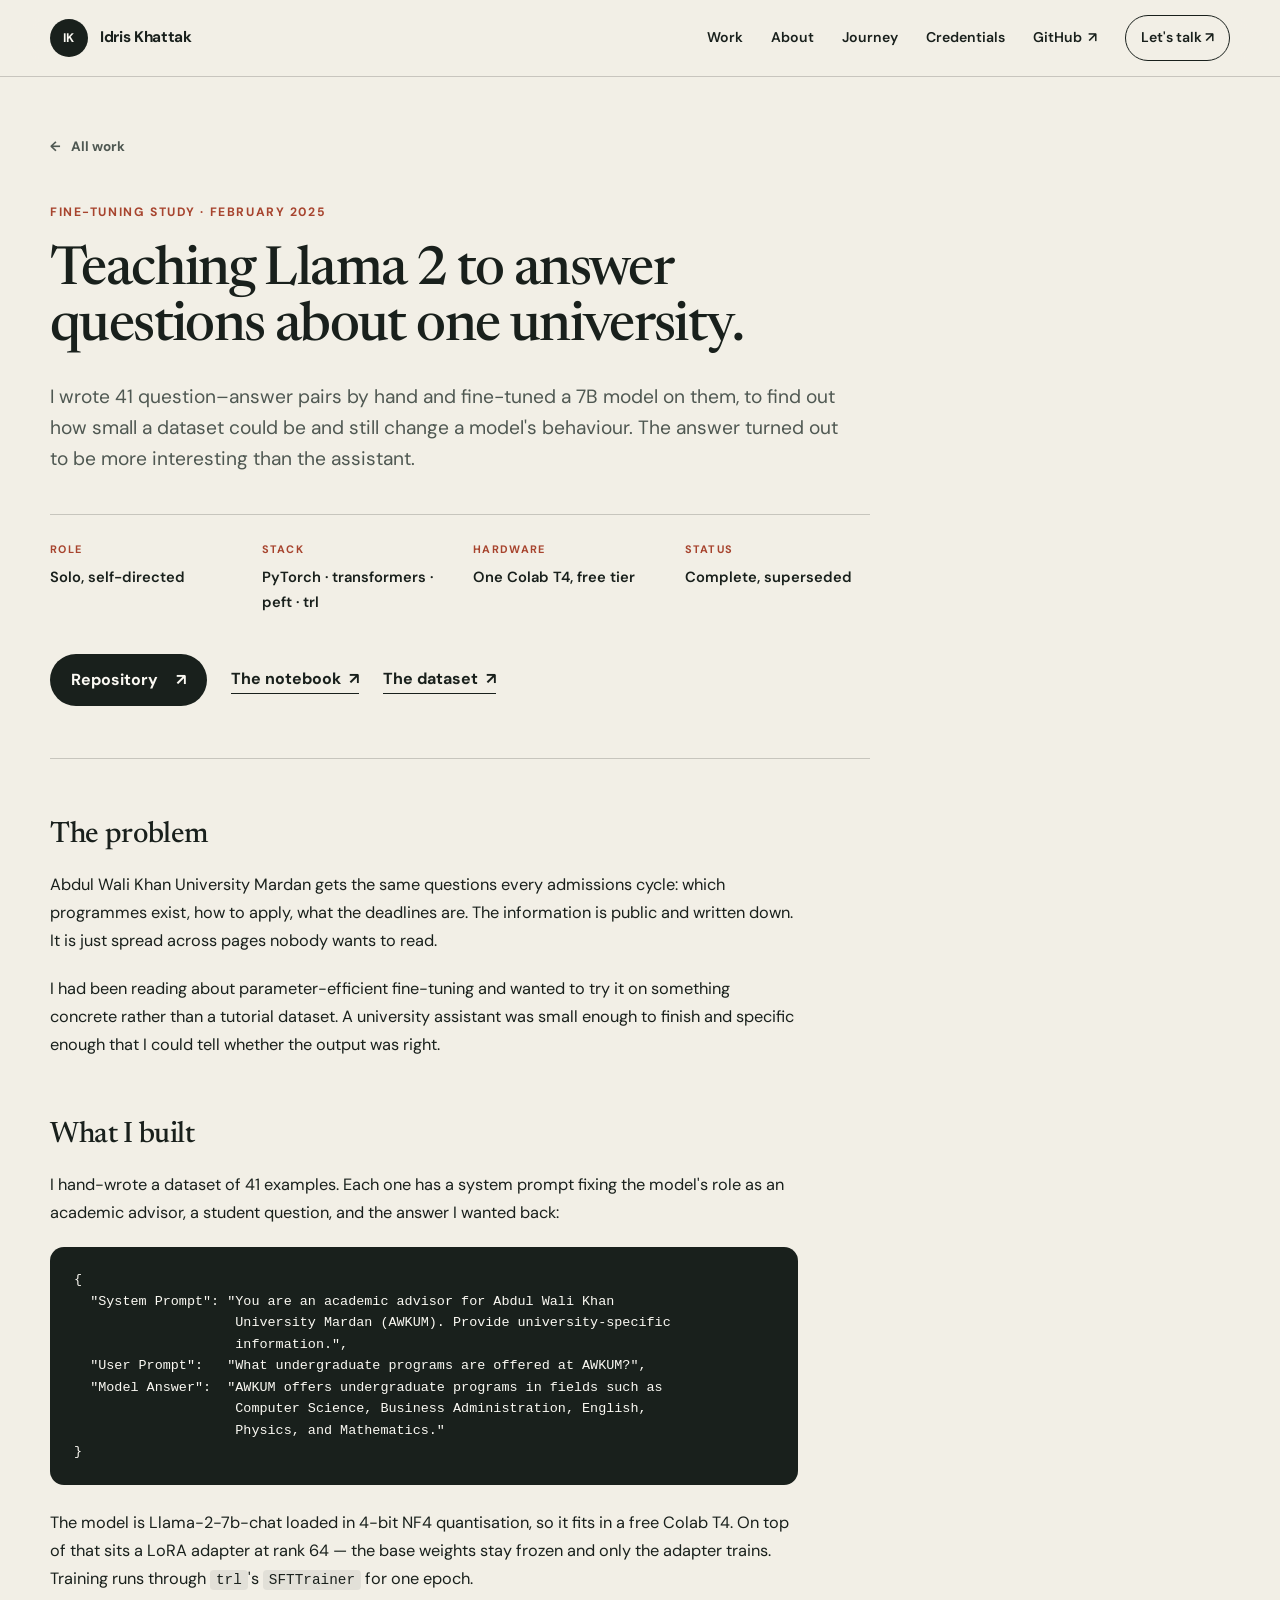
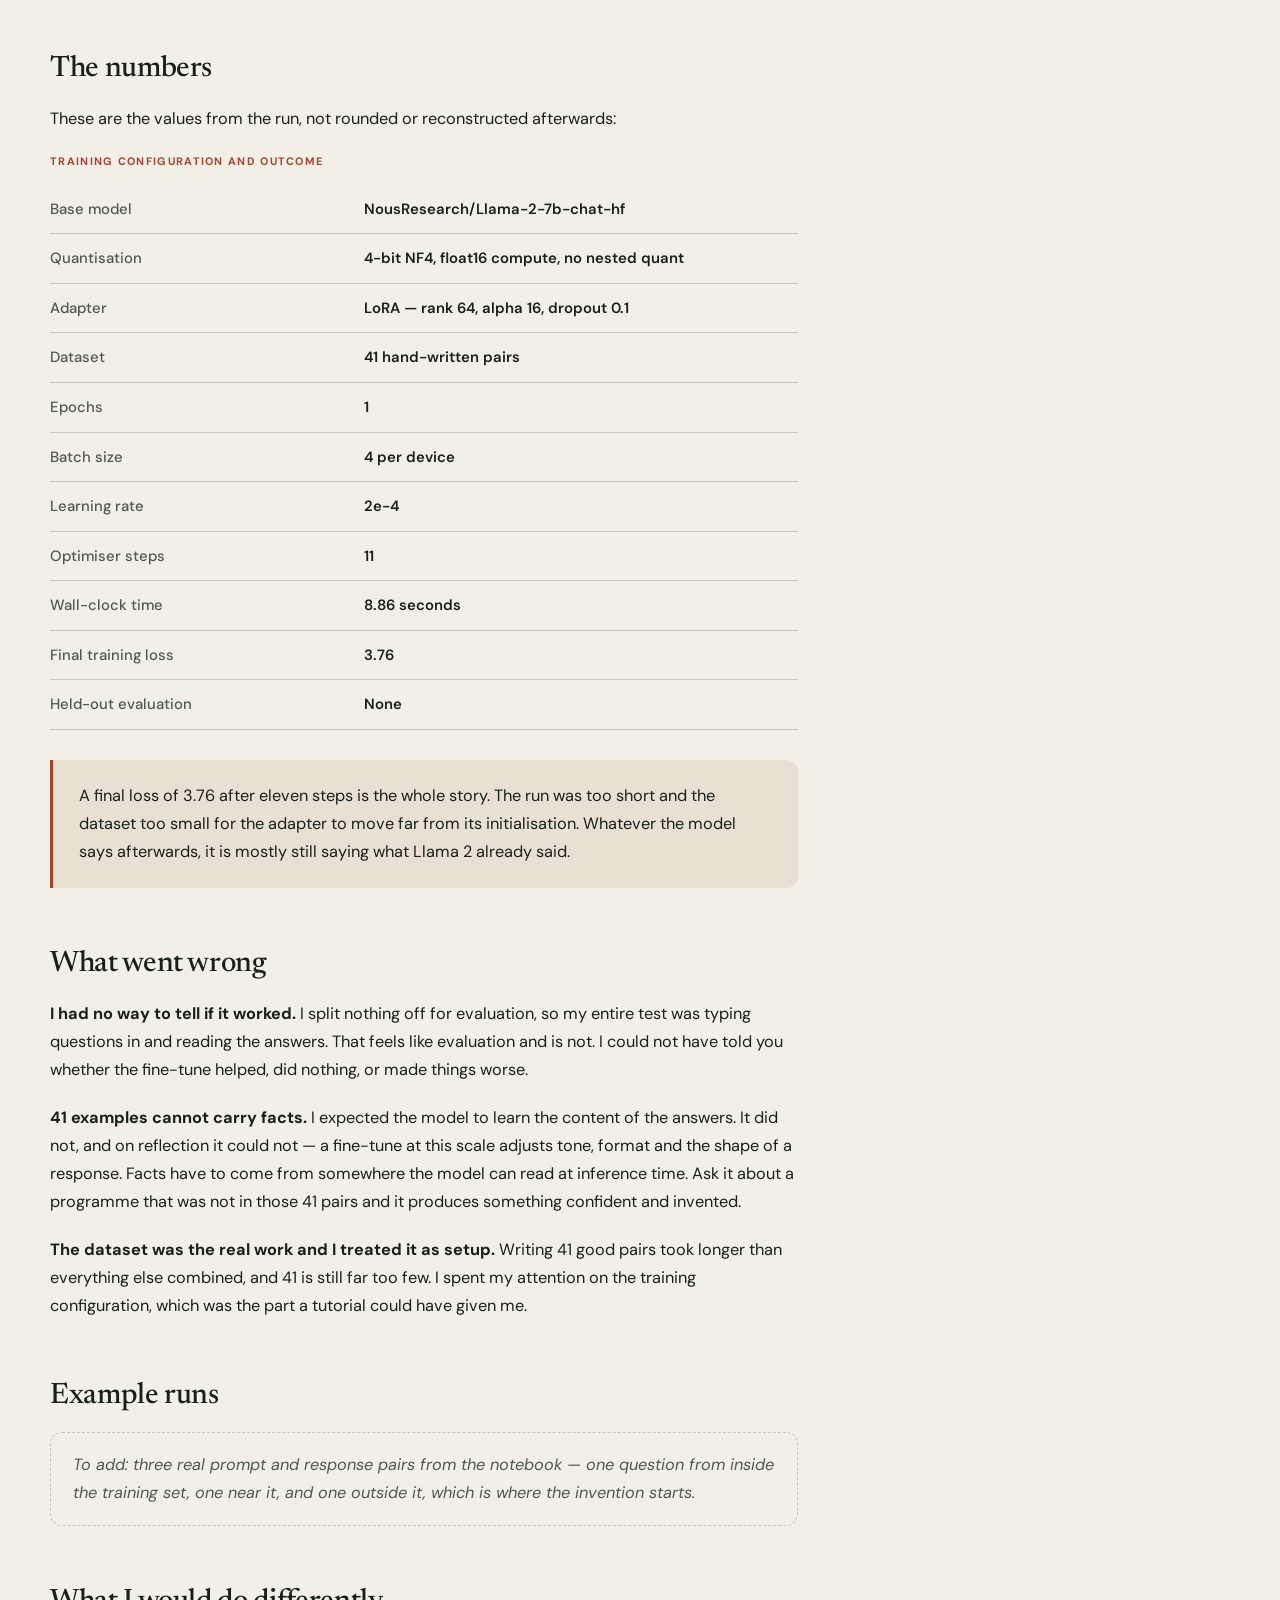
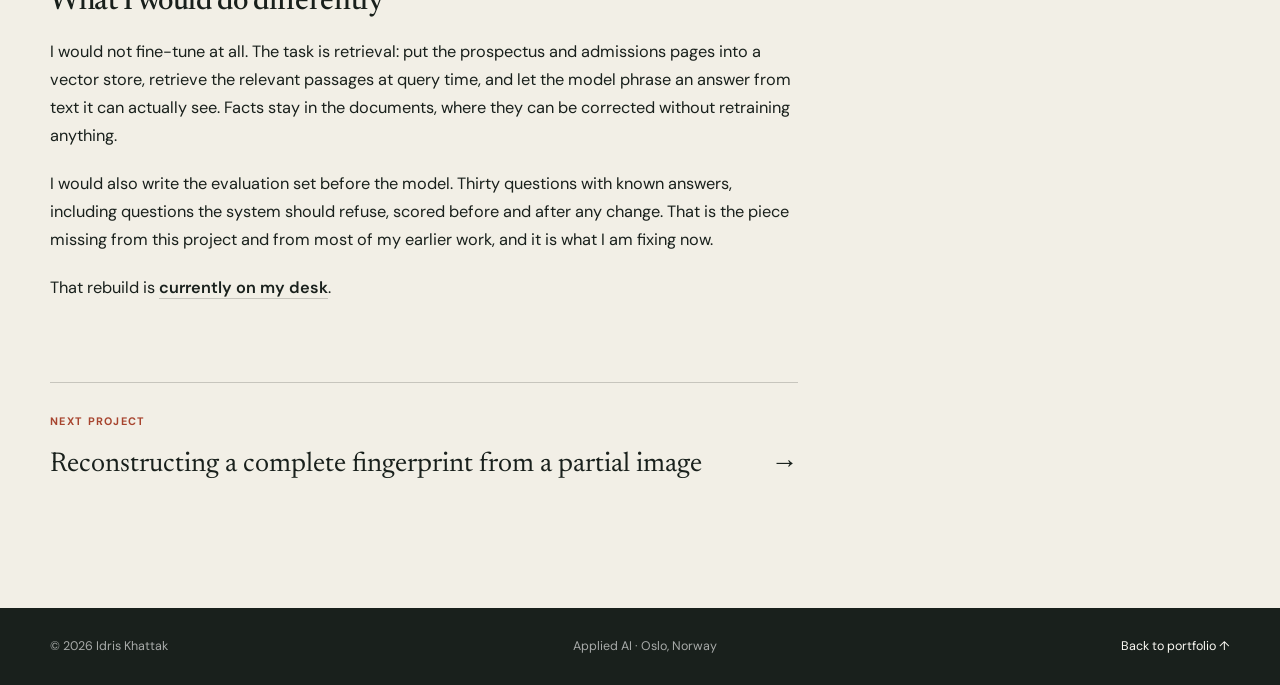
==== commit 9bdbf082: "Restore the single featured card and move the new projects into the work index" ====
--- a/projects/awkum-assistant/index.html
+++ b/projects/awkum-assistant/index.html
@@ -197,8 +197,8 @@
 
       <nav class="project-next" aria-label="More work">
         <p>Next project</p>
-        <a href="../people-counting/index.html">
-          <span>Human Counting and Ethnicity Detection</span>
+        <a href="../fingerprint-reconstruction/index.html">
+          <span>Reconstructing a complete fingerprint from a partial image</span>
           <span aria-hidden="true">→</span>
         </a>
       </nav>
--- a/style.css
+++ b/style.css
@@ -1754,7 +1754,7 @@
 
 .project-figure figcaption {
   margin-top: 12px;
-  color: var(--muted);
+  color: var(--ink-soft);
   font-size: 0.88rem;
   line-height: 1.5;
 }
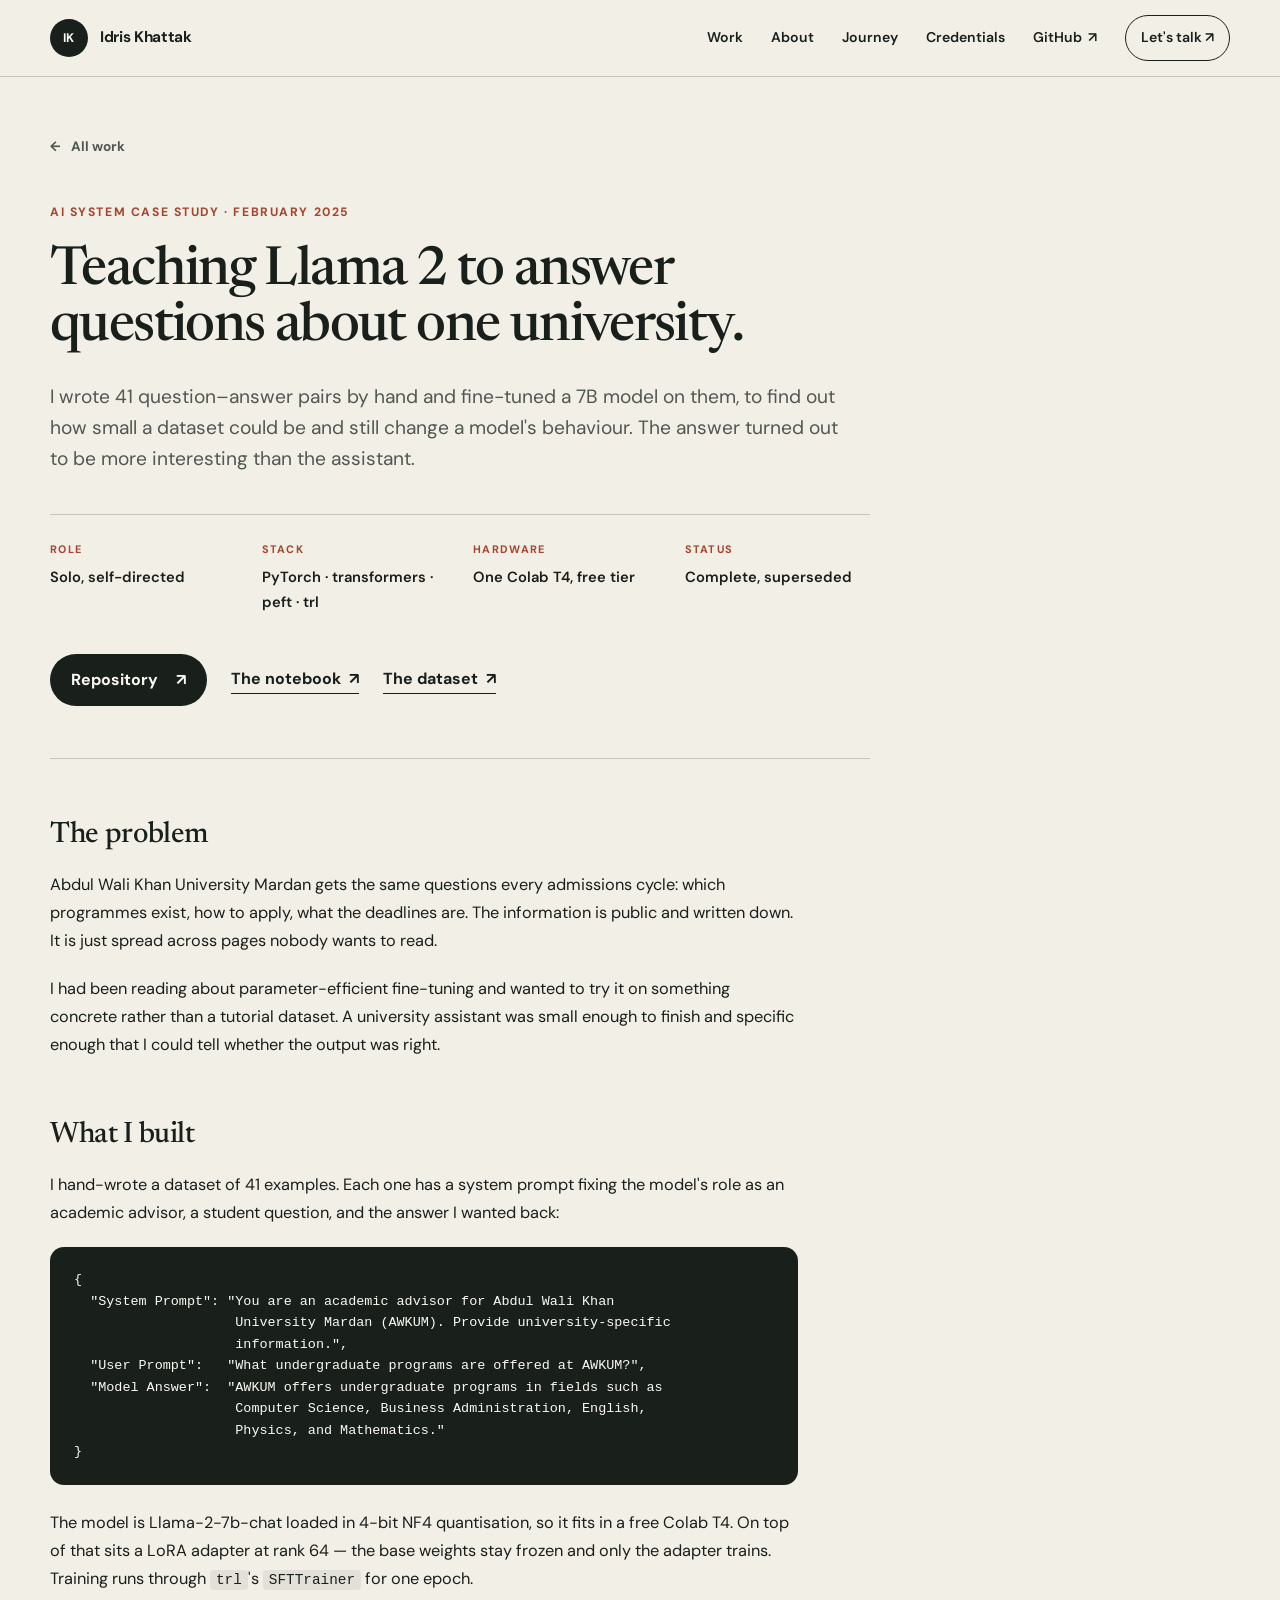
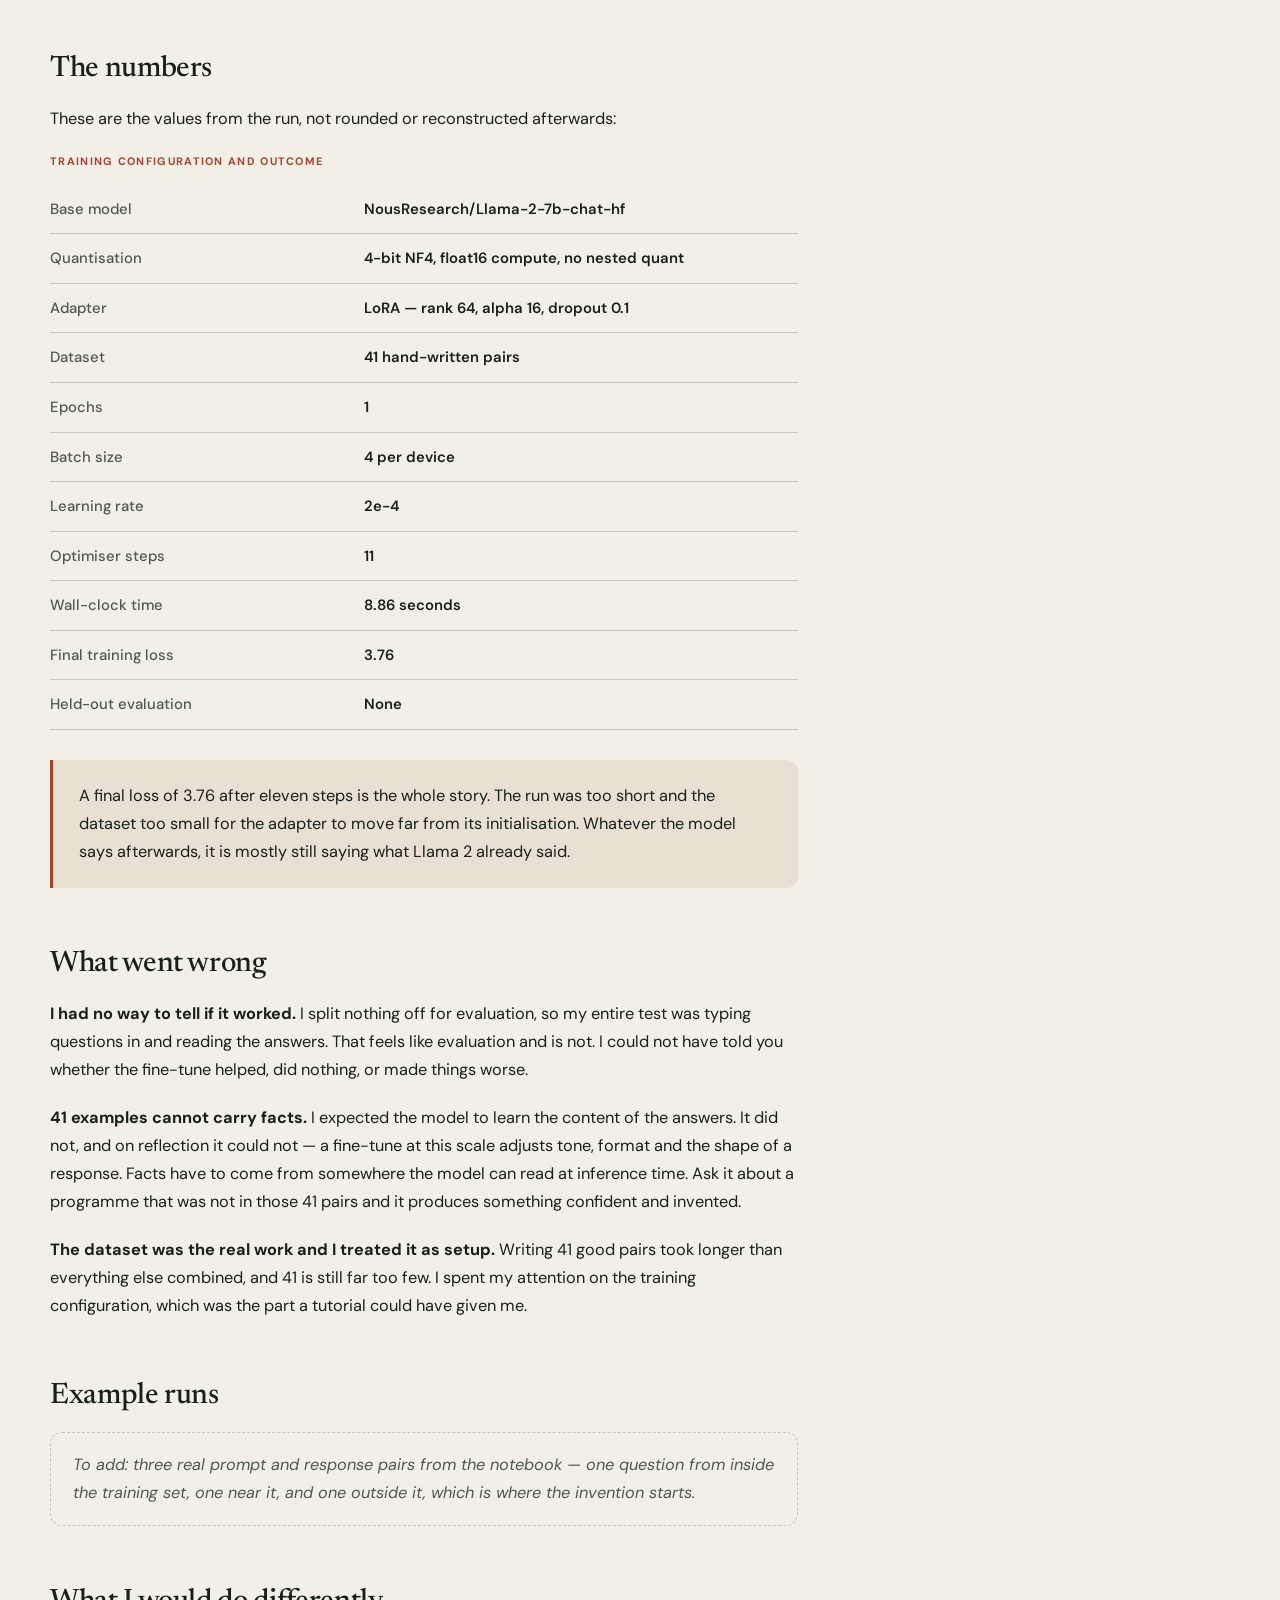
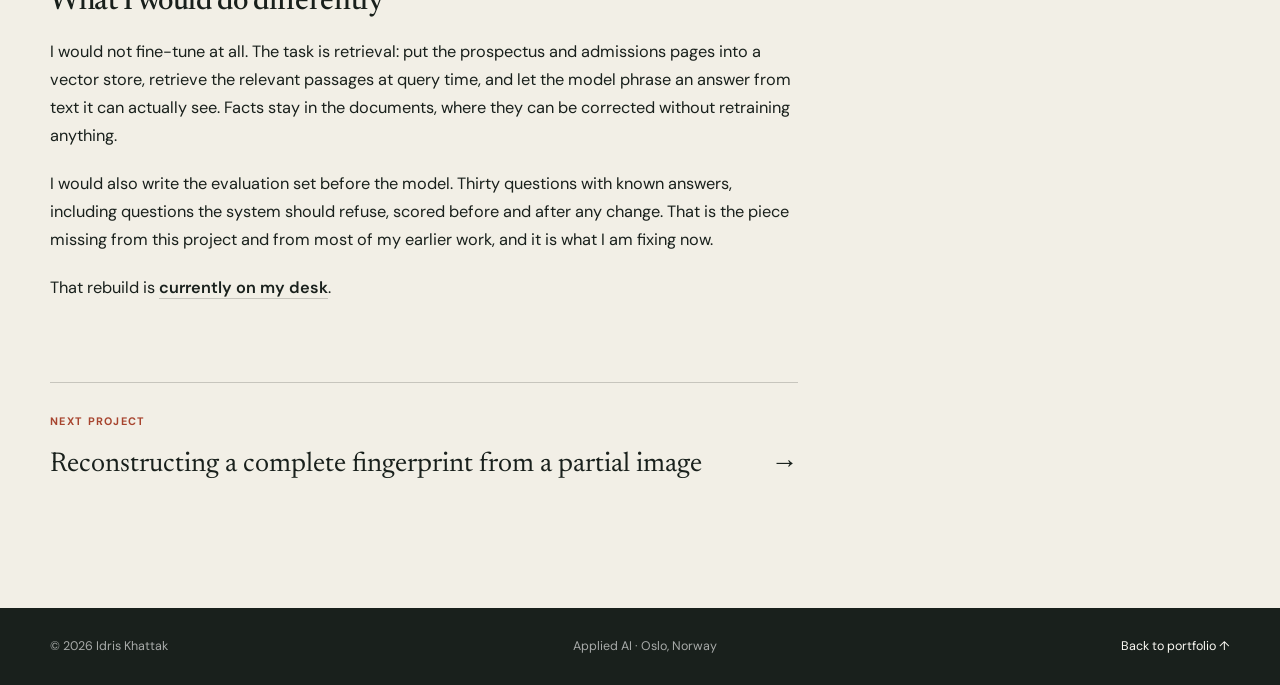
==== commit d3189548: "Update project navigation and media Co-authored-by: Copilot <223556219+Copilot@users.noreply.github." ====
--- a/projects/awkum-assistant/index.html
+++ b/projects/awkum-assistant/index.html
@@ -13,7 +13,6 @@
   <meta property="og:type" content="article">
   <meta property="og:url"
     content="https://idriskhattak.github.io/Idris_Portfolio/projects/awkum-assistant/">
-  <!-- TODO(Idris): add projects/awkum-assistant/og-image.png (1200x630). -->
   <meta property="og:image"
     content="https://idriskhattak.github.io/Idris_Portfolio/projects/awkum-assistant/og-image.png">
   <meta name="twitter:card" content="summary_large_image">
@@ -61,7 +60,7 @@
       <a class="back-link" href="../../index.html#work"><span aria-hidden="true">←</span> All work</a>
 
       <header class="project-hero">
-        <p class="section-kicker">Fine-tuning study · February 2025</p>
+        <p class="section-kicker">AI system case study · February 2025</p>
         <h1>Teaching Llama 2 to answer questions about one university.</h1>
         <p class="project-lead">
           I wrote 41 question–answer pairs by hand and fine-tuned a 7B model on them, to find out how small a
--- a/style.css
+++ b/style.css
@@ -706,7 +706,7 @@
 .work-item-active {
   margin-inline: -20px;
   padding-inline: 20px;
-  background: rgba(233, 185, 73, 0.12);
+  background: transparent;
 }
 
 .work-item-active .work-status {
@@ -1499,7 +1499,6 @@
     padding-inline: 10px;
   }
 
-
   .colophon {
     grid-template-columns: 1fr;
     gap: 24px;
@@ -1824,6 +1823,23 @@
   font-style: italic;
 }
 
+.project-video {
+  margin: 28px 0 0;
+}
+
+.project-video video {
+  display: block;
+  width: 100%;
+  border-radius: 16px;
+  background: var(--ink);
+}
+
+.project-video figcaption {
+  margin-top: 12px;
+  color: var(--ink-soft);
+  font-size: 0.9rem;
+}
+
 .project-next {
   max-width: 68ch;
   margin-top: 80px;
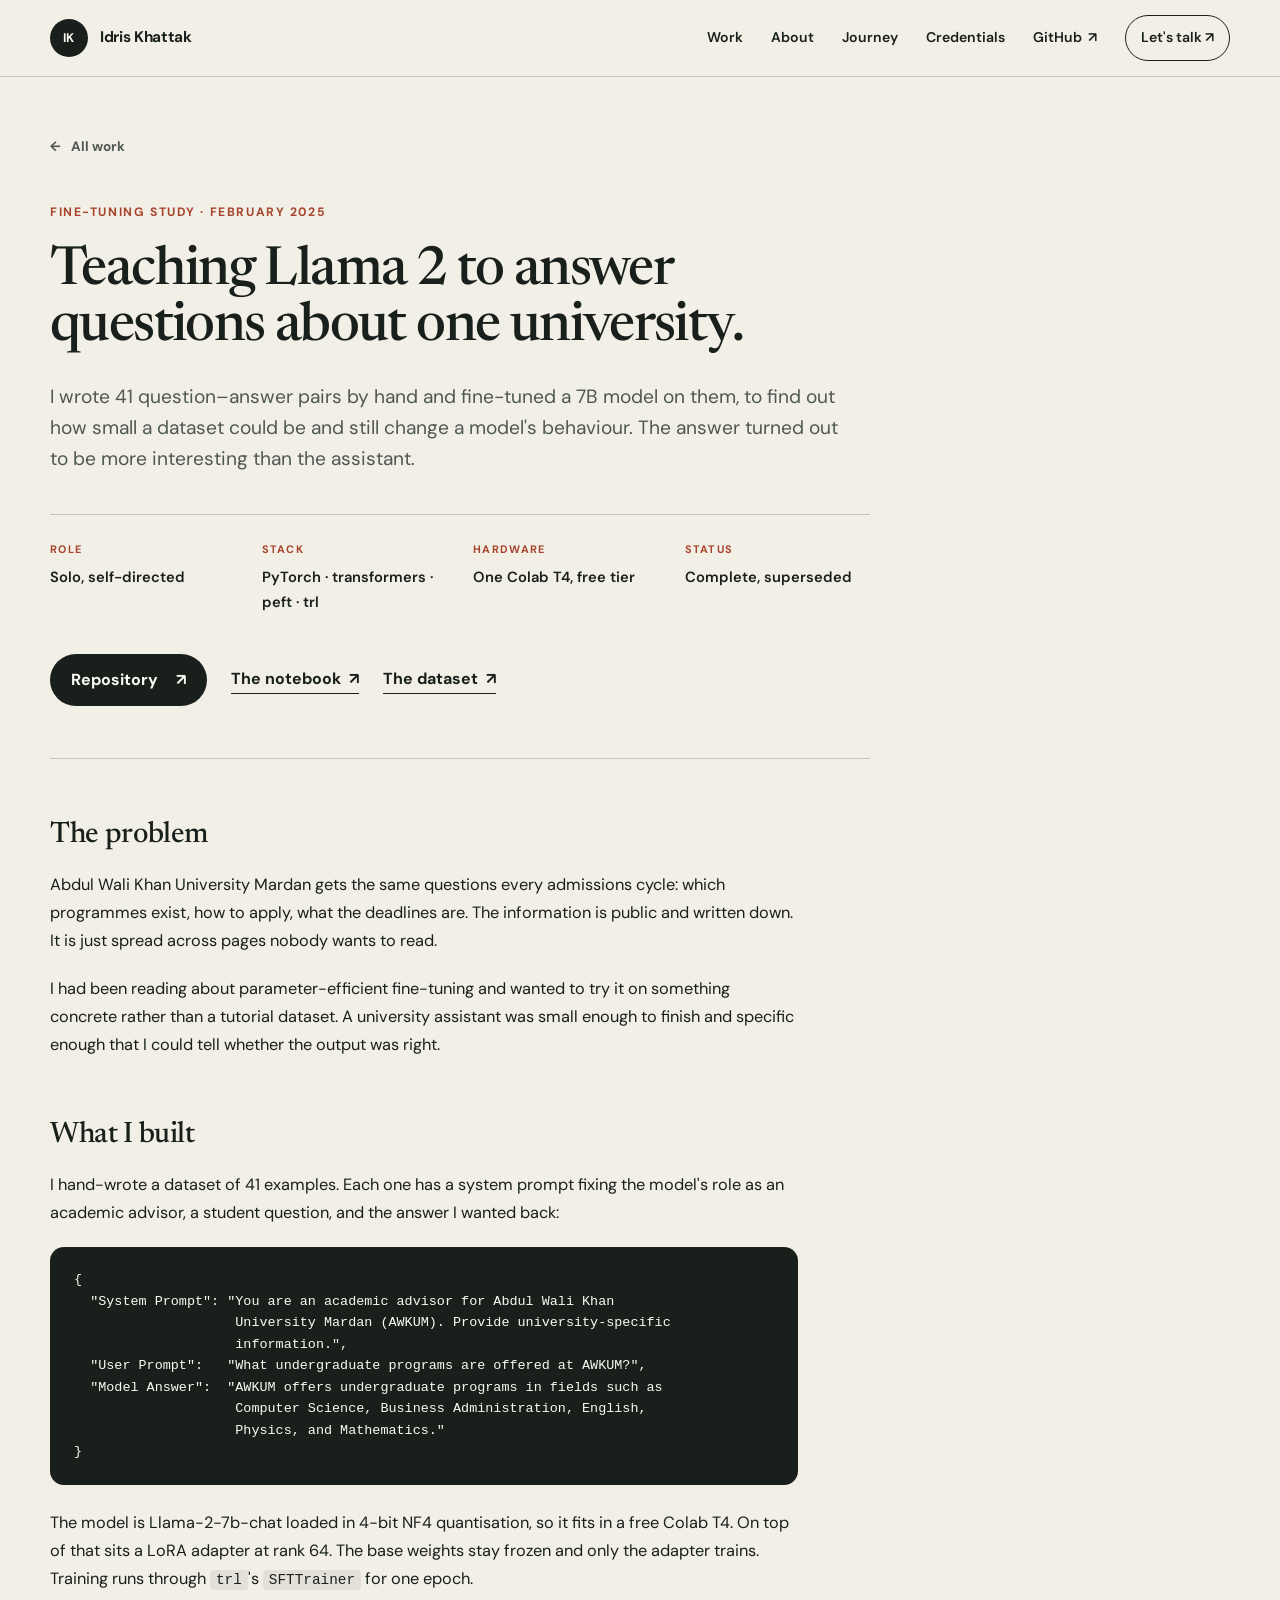
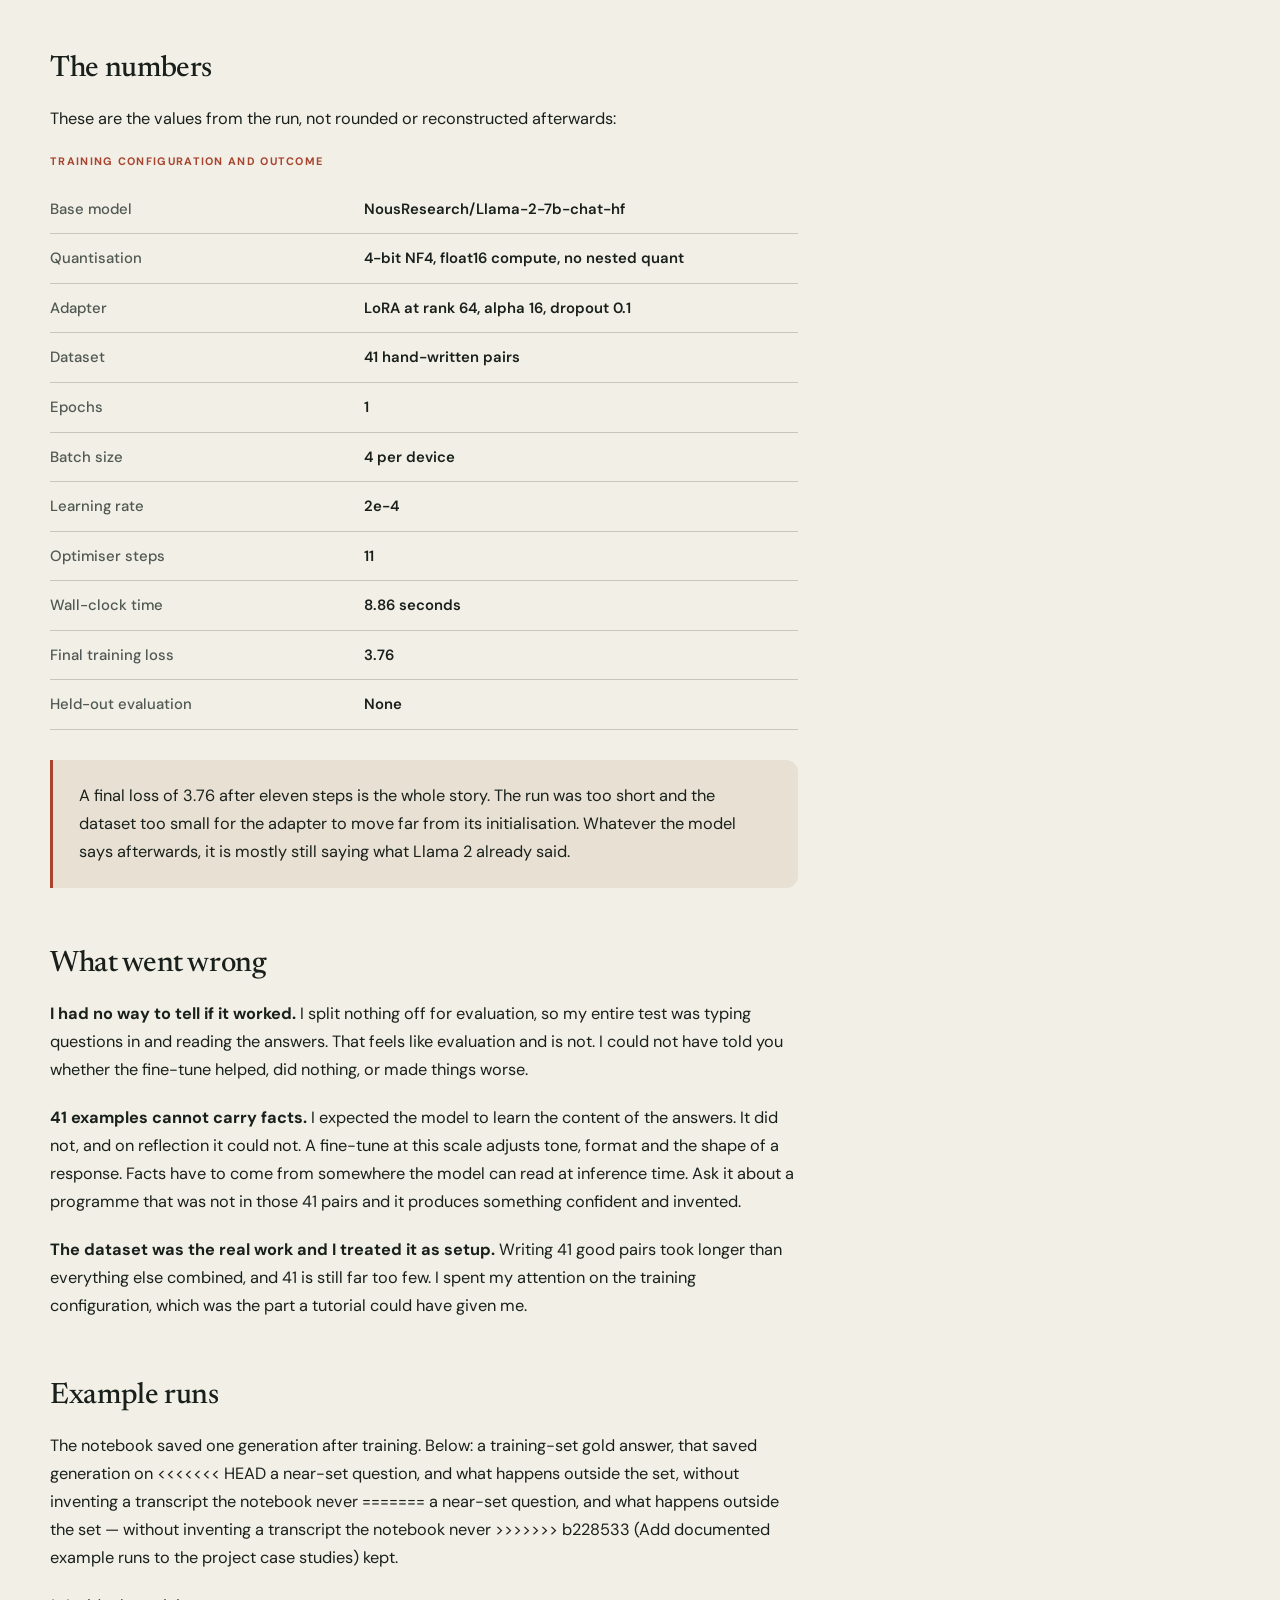
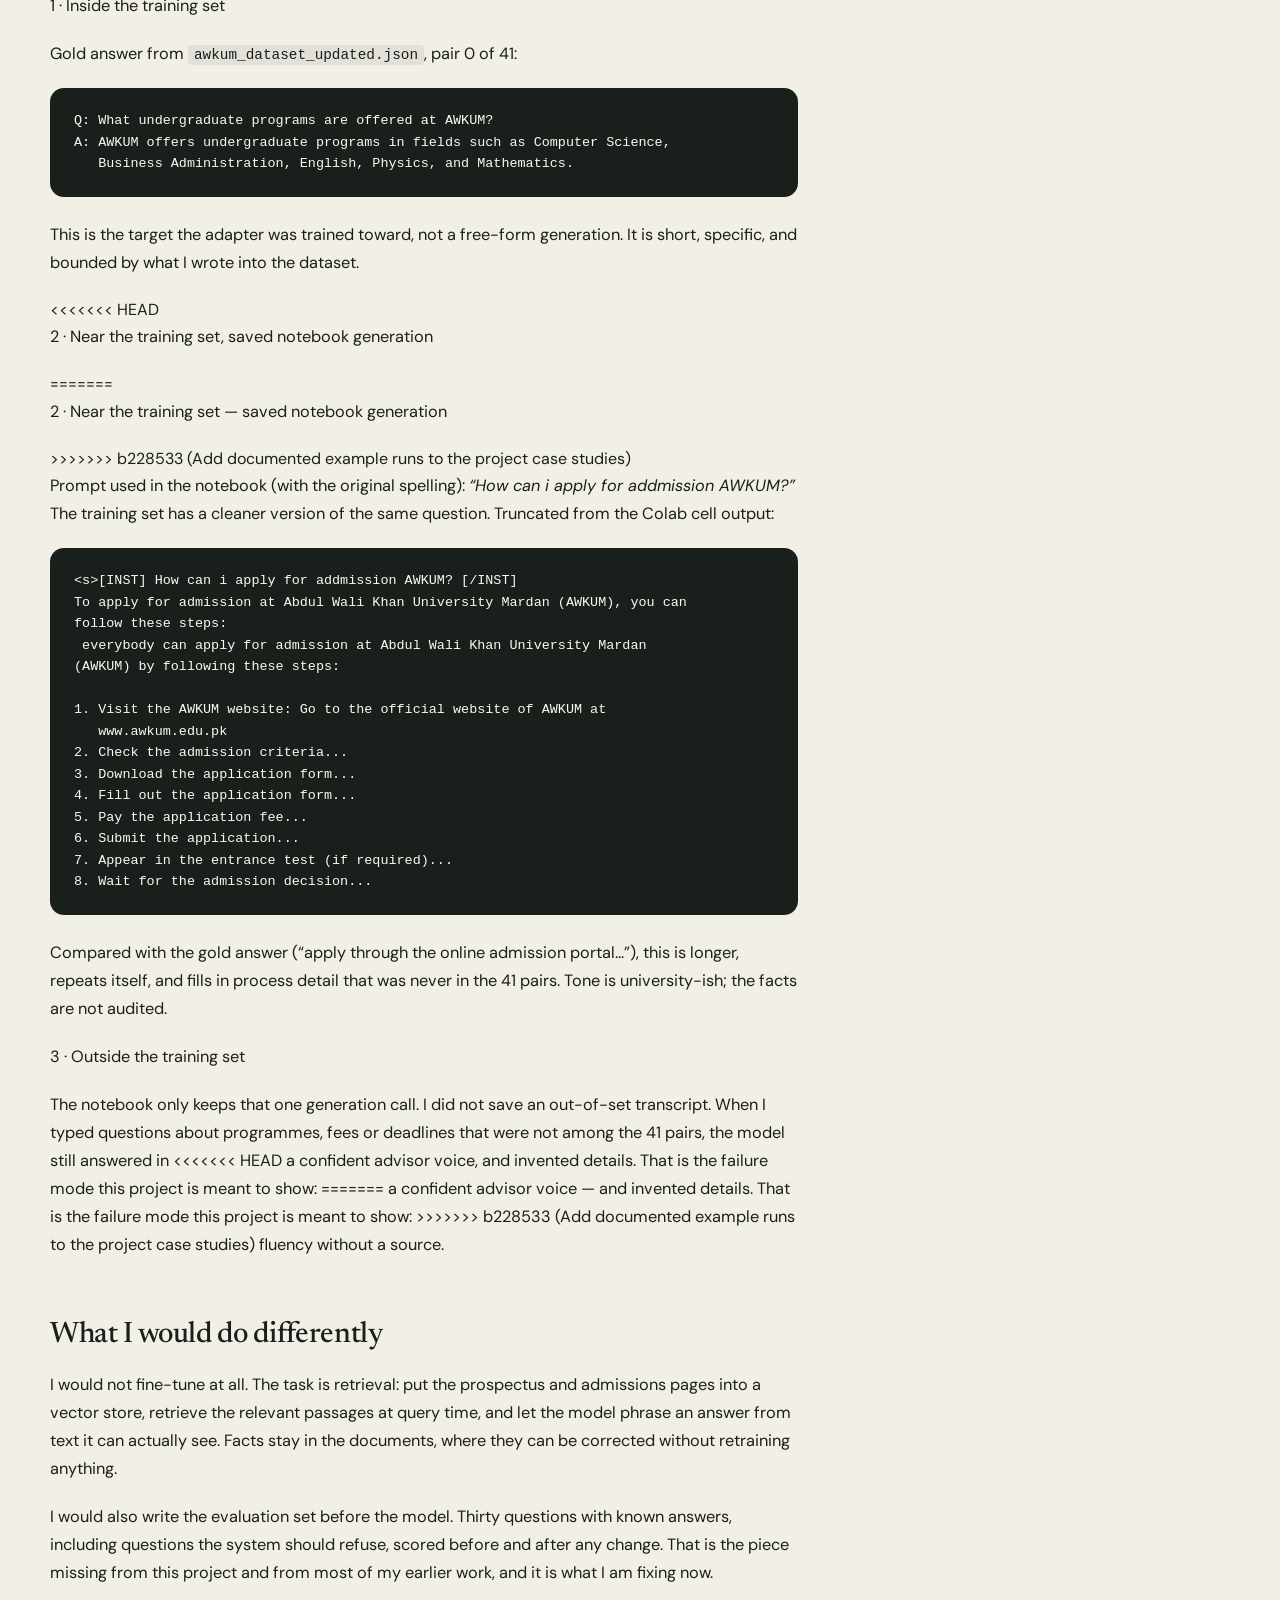
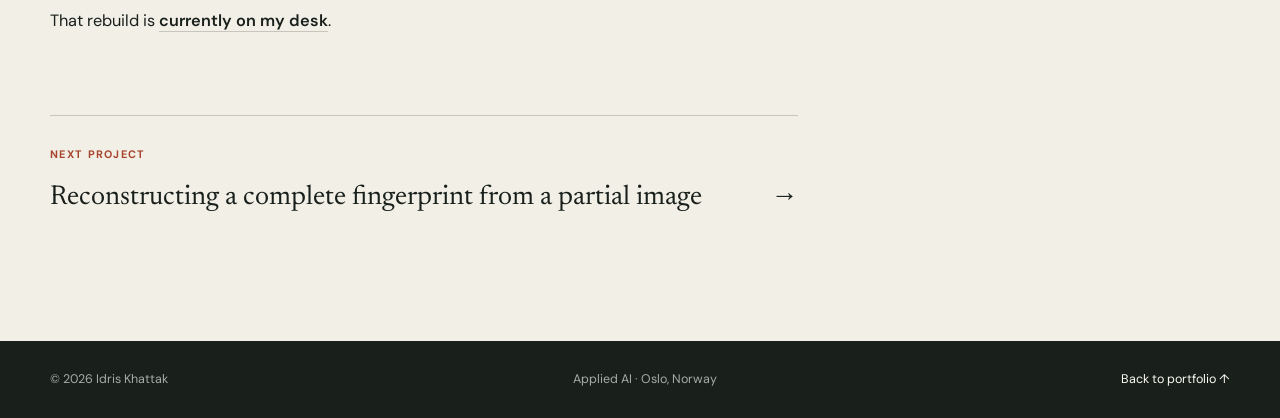
==== commit d8ae043d: "Add documented example runs to the project case studies" ====
--- a/projects/awkum-assistant/index.html
+++ b/projects/awkum-assistant/index.html
@@ -7,7 +7,7 @@
   <meta name="description"
     content="Fine-tuning Llama 2 7B on 41 hand-written question-answer pairs for a university assistant, and what 41 examples actually buy you.">
   <meta name="theme-color" content="#f2efe6">
-  <meta property="og:title" content="Teaching Llama 2 about one university — Idris Khattak">
+  <meta property="og:title" content="Teaching Llama 2 about one university · Idris Khattak">
   <meta property="og:description"
     content="A QLoRA fine-tune on 41 hand-written pairs. It ran in 8.9 seconds, ended at loss 3.76, and taught me what a fine-tune cannot do.">
   <meta property="og:type" content="article">
@@ -19,7 +19,7 @@
   <link rel="canonical" href="https://idriskhattak.github.io/Idris_Portfolio/projects/awkum-assistant/">
   <link rel="icon"
     href="data:image/svg+xml,%3Csvg xmlns='http://www.w3.org/2000/svg' viewBox='0 0 64 64'%3E%3Crect width='64' height='64' rx='16' fill='%2319201c'/%3E%3Ctext x='32' y='42' text-anchor='middle' font-size='28' font-family='Arial' font-weight='700' fill='%23f2efe6'%3EIK%3C/text%3E%3C/svg%3E">
-  <title>Teaching Llama 2 about one university — Idris Khattak</title>
+  <title>Teaching Llama 2 about one university · Idris Khattak</title>
   <link rel="preconnect" href="https://fonts.googleapis.com">
   <link rel="preconnect" href="https://fonts.gstatic.com" crossorigin>
   <link
@@ -33,7 +33,7 @@
 
   <header class="site-header">
     <nav class="container nav" aria-label="Primary navigation">
-      <a class="brand" href="../../index.html" aria-label="IK — Idris Khattak, home">
+      <a class="brand" href="../../index.html" aria-label="IK, Idris Khattak, home">
         <span class="brand-mark">IK</span>
         <span class="brand-name">Idris Khattak</span>
       </a>
@@ -60,7 +60,7 @@
       <a class="back-link" href="../../index.html#work"><span aria-hidden="true">←</span> All work</a>
 
       <header class="project-hero">
-        <p class="section-kicker">AI system case study · February 2025</p>
+        <p class="section-kicker">Fine-tuning study · February 2025</p>
         <h1>Teaching Llama 2 to answer questions about one university.</h1>
         <p class="project-lead">
           I wrote 41 question–answer pairs by hand and fine-tuned a 7B model on them, to find out how small a
@@ -118,7 +118,7 @@
 
         <p>
           The model is Llama-2-7b-chat loaded in 4-bit NF4 quantisation, so it fits in a free Colab T4. On top of
-          that sits a LoRA adapter at rank 64 — the base weights stay frozen and only the adapter trains. Training
+          that sits a LoRA adapter at rank 64. The base weights stay frozen and only the adapter trains. Training
           runs through <code>trl</code>'s <code>SFTTrainer</code> for one epoch.
         </p>
 
@@ -132,7 +132,7 @@
           <tbody>
             <tr><th scope="row">Base model</th><td>NousResearch/Llama-2-7b-chat-hf</td></tr>
             <tr><th scope="row">Quantisation</th><td>4-bit NF4, float16 compute, no nested quant</td></tr>
-            <tr><th scope="row">Adapter</th><td>LoRA — rank 64, alpha 16, dropout 0.1</td></tr>
+            <tr><th scope="row">Adapter</th><td>LoRA at rank 64, alpha 16, dropout 0.1</td></tr>
             <tr><th scope="row">Dataset</th><td>41 hand-written pairs</td></tr>
             <tr><th scope="row">Epochs</th><td>1</td></tr>
             <tr><th scope="row">Batch size</th><td>4 per device</td></tr>
@@ -158,7 +158,7 @@
         </p>
         <p>
           <strong>41 examples cannot carry facts.</strong> I expected the model to learn the content of the answers.
-          It did not, and on reflection it could not — a fine-tune at this scale adjusts tone, format and the shape of
+          It did not, and on reflection it could not. A fine-tune at this scale adjusts tone, format and the shape of
           a response. Facts have to come from somewhere the model can read at inference time. Ask it about a
           programme that was not in those 41 pairs and it produces something confident and invented.
         </p>
@@ -169,14 +169,74 @@
         </p>
 
         <h2>Example runs</h2>
-        <!-- TODO(Idris): re-run the notebook and paste three real prompt/response pairs here:
-             one question inside the training set, one adjacent to it, and one clearly outside
-             it. The third is the one that shows the failure mode. Screenshots of the Colab
-             output cells work too. -->
-        <p class="placeholder-note">
-          To add: three real prompt and response pairs from the notebook — one question from inside the training set,
-          one near it, and one outside it, which is where the invention starts.
-        </p>
+        <p>
+          The notebook saved one generation after training. Below: a training-set gold answer, that saved generation on
+<<<<<<< HEAD
+          a near-set question, and what happens outside the set, without inventing a transcript the notebook never
+=======
+          a near-set question, and what happens outside the set — without inventing a transcript the notebook never
+>>>>>>> b228533 (Add documented example runs to the project case studies)
+          kept.
+        </p>
+
+        <article class="example-run">
+          <p class="example-kicker">1 · Inside the training set</p>
+          <p>Gold answer from <code>awkum_dataset_updated.json</code>, pair 0 of 41:</p>
+          <pre class="code-block"><code>Q: What undergraduate programs are offered at AWKUM?
+A: AWKUM offers undergraduate programs in fields such as Computer Science,
+   Business Administration, English, Physics, and Mathematics.</code></pre>
+          <p>
+            This is the target the adapter was trained toward, not a free-form generation. It is short, specific, and
+            bounded by what I wrote into the dataset.
+          </p>
+        </article>
+
+        <article class="example-run">
+<<<<<<< HEAD
+          <p class="example-kicker">2 · Near the training set, saved notebook generation</p>
+=======
+          <p class="example-kicker">2 · Near the training set — saved notebook generation</p>
+>>>>>>> b228533 (Add documented example runs to the project case studies)
+          <p>
+            Prompt used in the notebook (with the original spelling):
+            <em>“How can i apply for addmission AWKUM?”</em>
+            The training set has a cleaner version of the same question. Truncated from the Colab cell output:
+          </p>
+          <pre class="code-block"><code>&lt;s&gt;[INST] How can i apply for addmission AWKUM? [/INST]
+To apply for admission at Abdul Wali Khan University Mardan (AWKUM), you can
+follow these steps:
+ everybody can apply for admission at Abdul Wali Khan University Mardan
+(AWKUM) by following these steps:
+
+1. Visit the AWKUM website: Go to the official website of AWKUM at
+   www.awkum.edu.pk
+2. Check the admission criteria...
+3. Download the application form...
+4. Fill out the application form...
+5. Pay the application fee...
+6. Submit the application...
+7. Appear in the entrance test (if required)...
+8. Wait for the admission decision...</code></pre>
+          <p>
+            Compared with the gold answer (“apply through the online admission portal…”), this is longer, repeats
+            itself, and fills in process detail that was never in the 41 pairs. Tone is university-ish; the facts are
+            not audited.
+          </p>
+        </article>
+
+        <article class="example-run">
+          <p class="example-kicker">3 · Outside the training set</p>
+          <p>
+            The notebook only keeps that one generation call. I did not save an out-of-set transcript. When I typed
+            questions about programmes, fees or deadlines that were not among the 41 pairs, the model still answered in
+<<<<<<< HEAD
+            a confident advisor voice, and invented details. That is the failure mode this project is meant to show:
+=======
+            a confident advisor voice — and invented details. That is the failure mode this project is meant to show:
+>>>>>>> b228533 (Add documented example runs to the project case studies)
+            fluency without a source.
+          </p>
+        </article>
 
         <h2>What I would do differently</h2>
         <p>
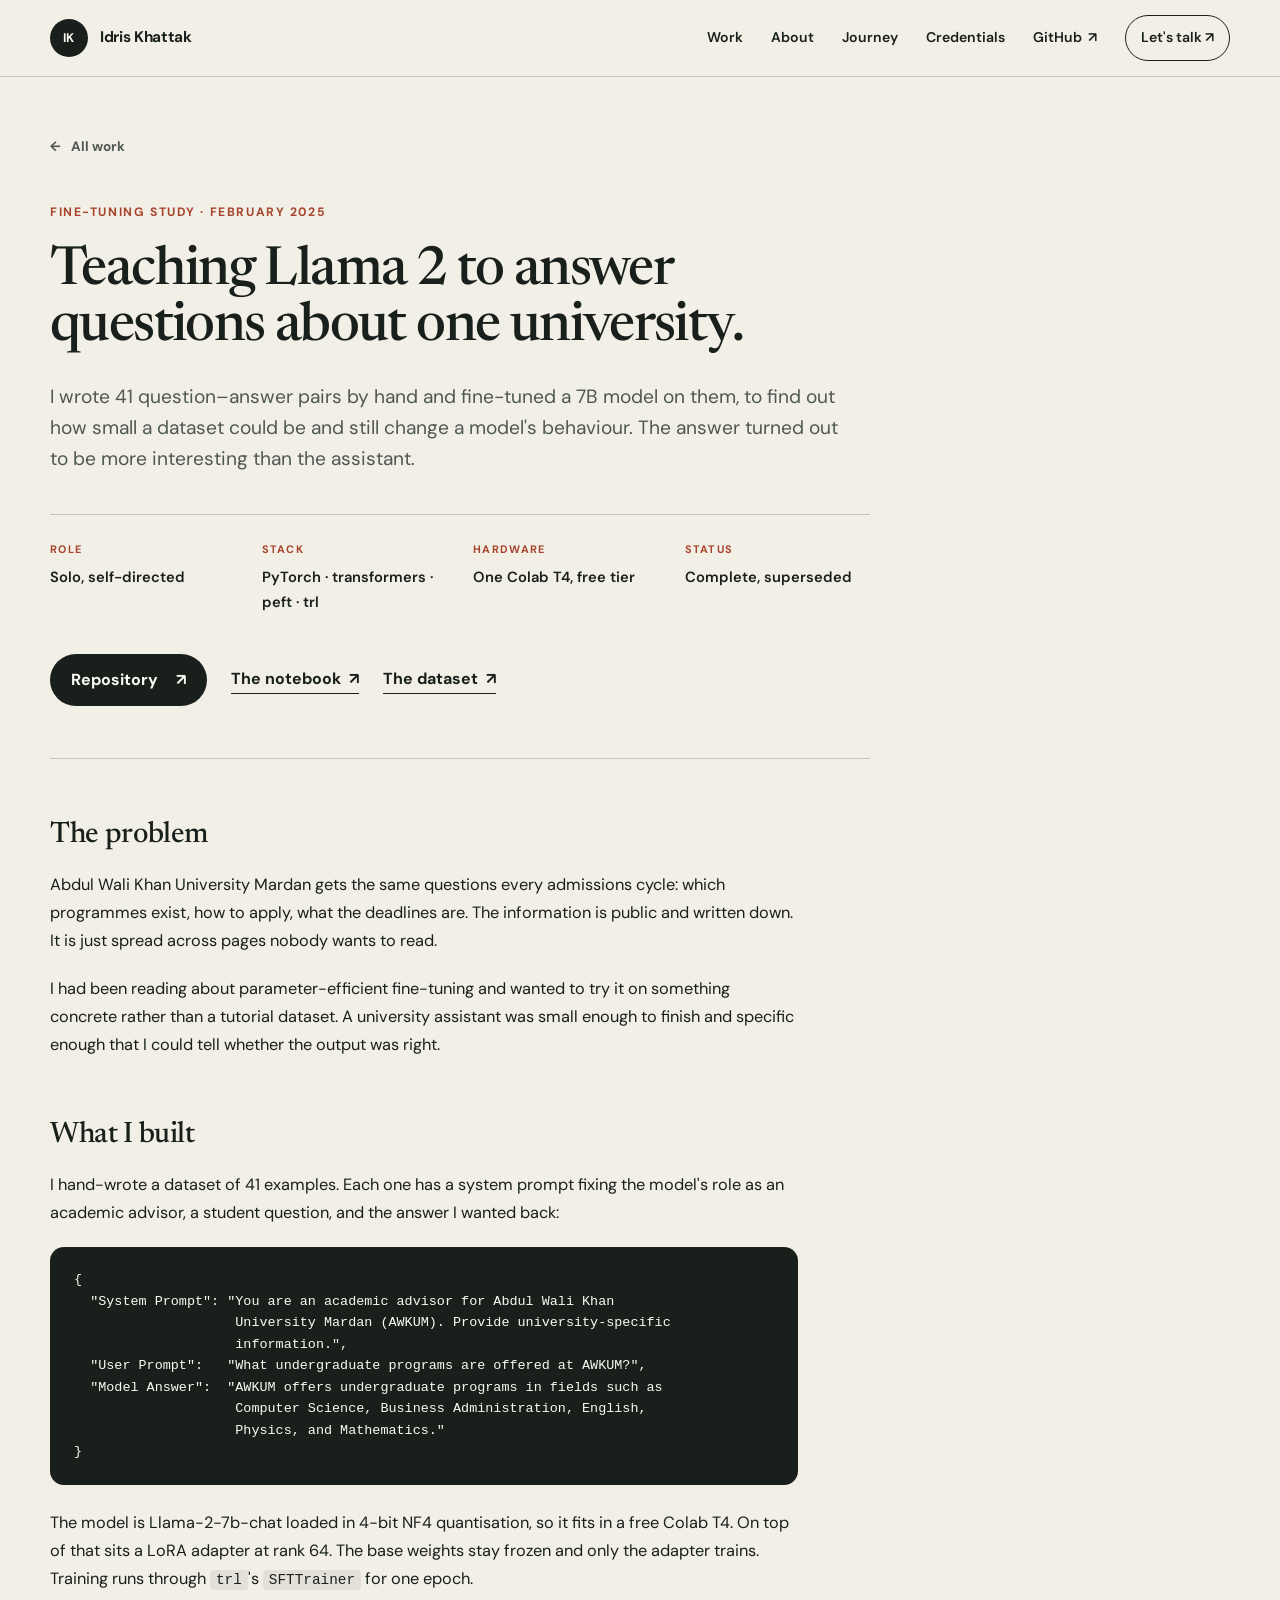
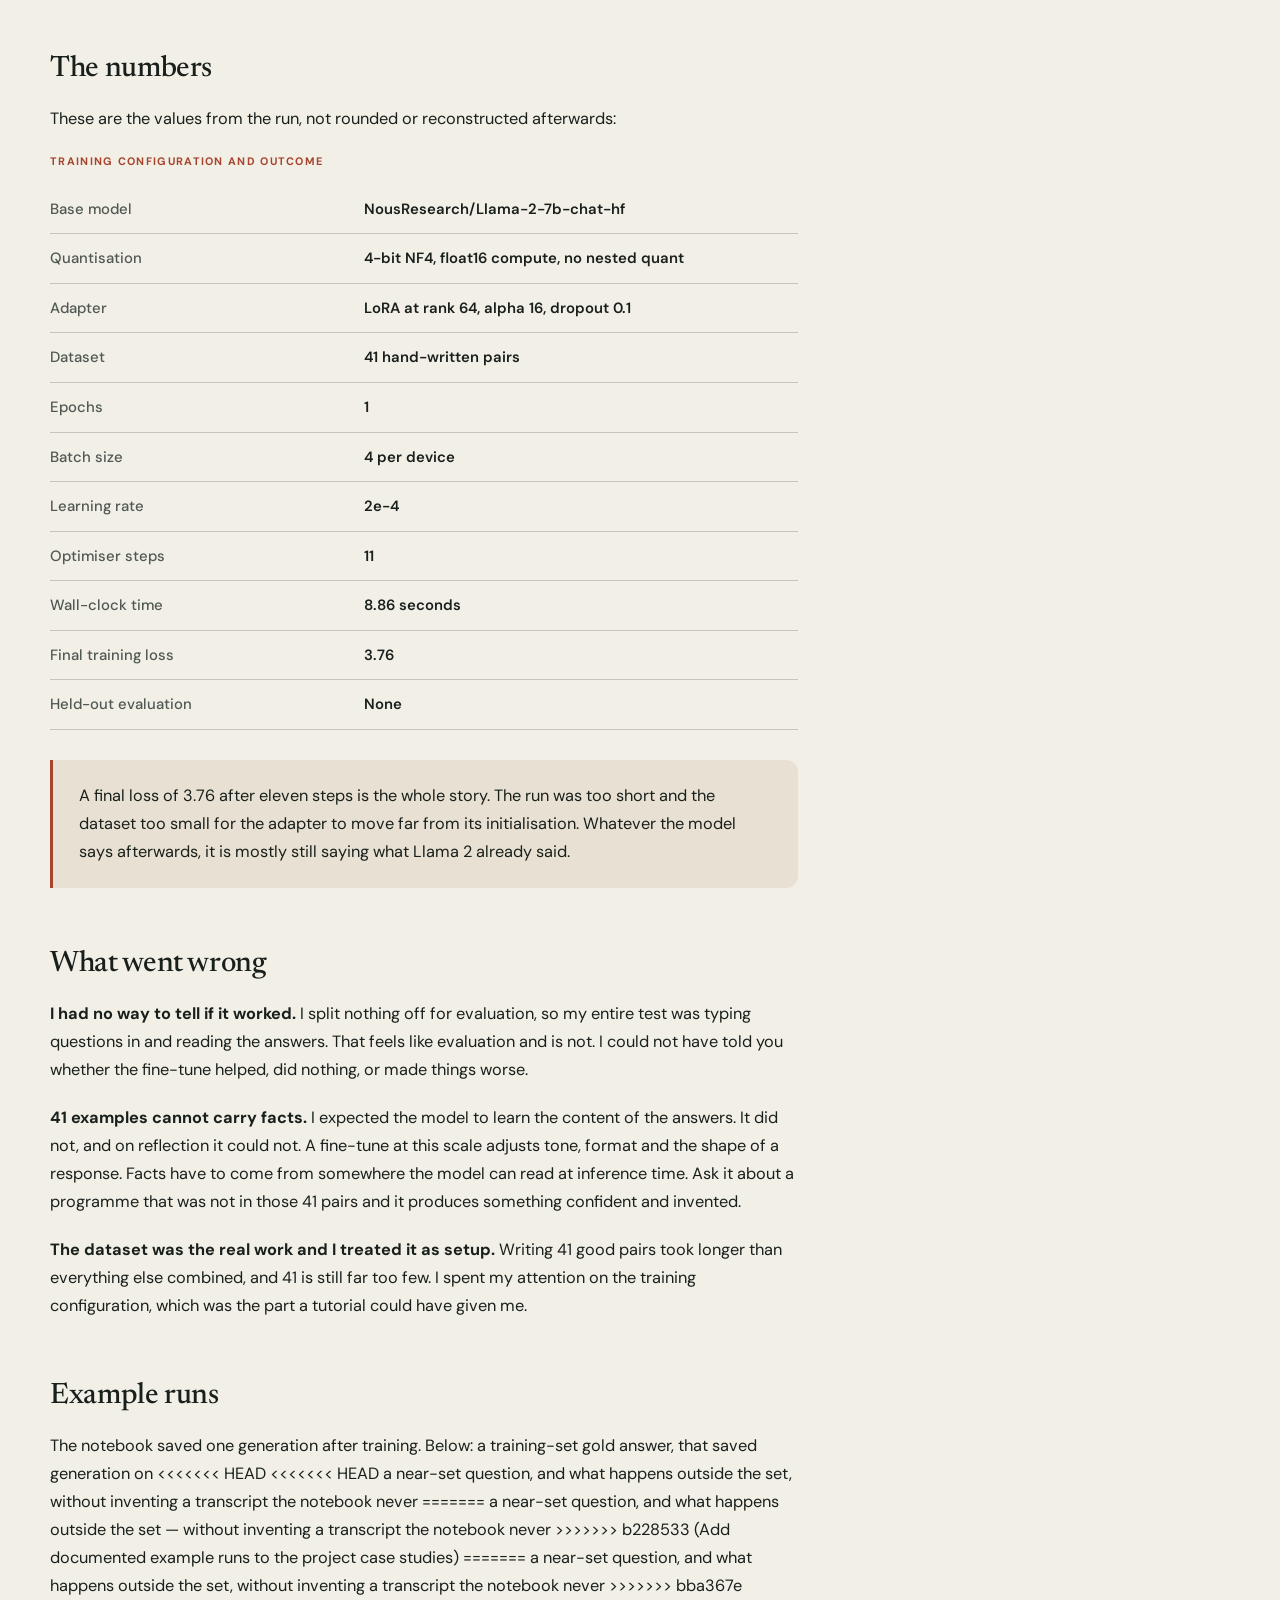
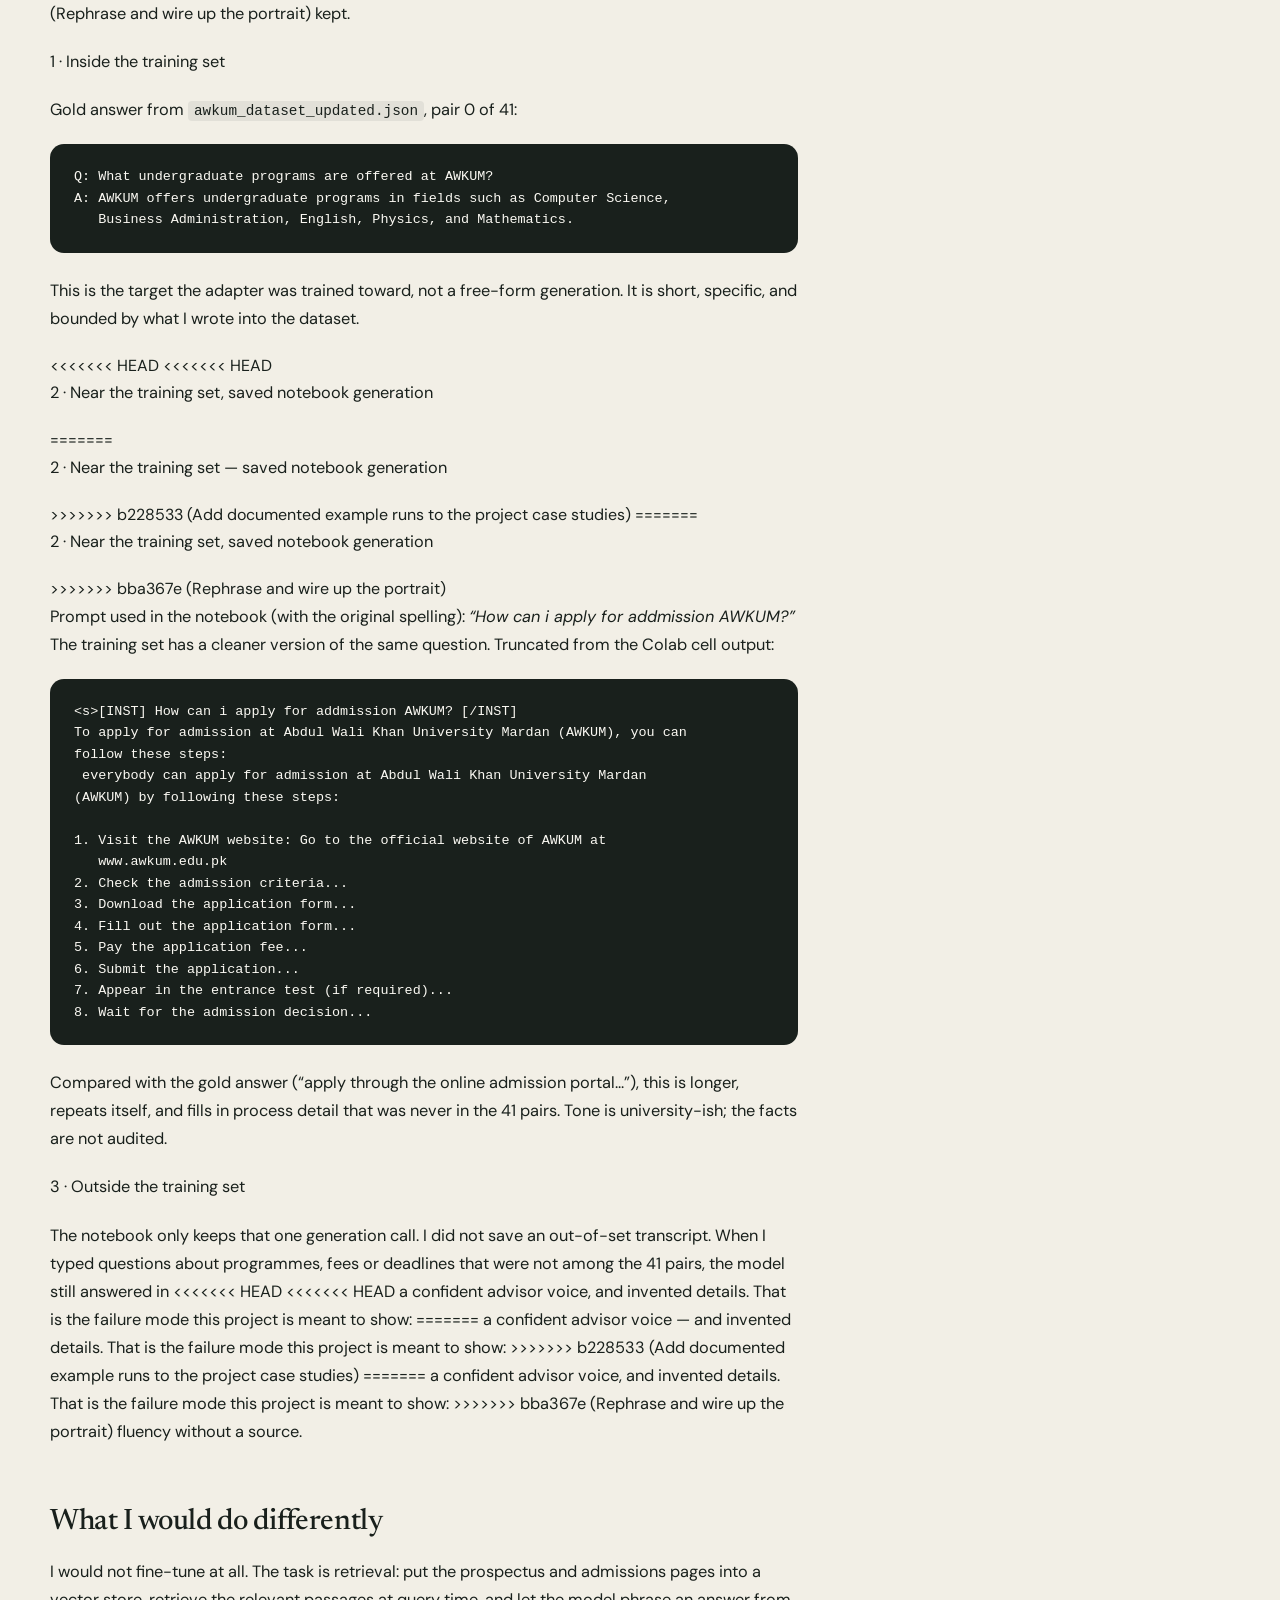
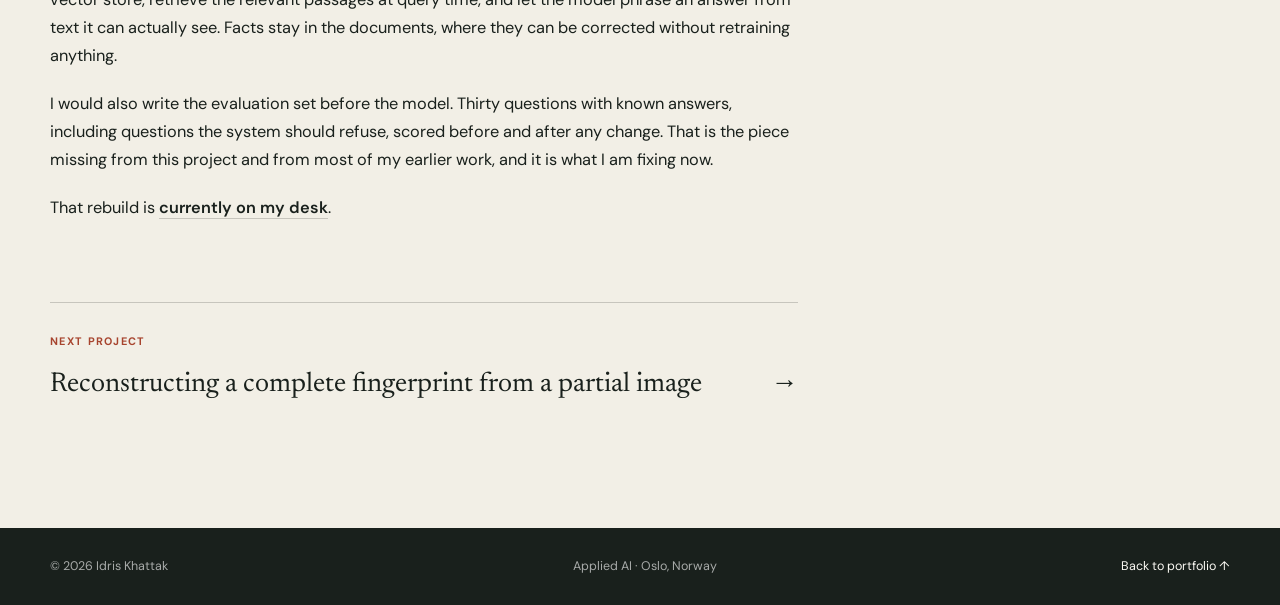
==== commit 10359ee8: "Rephrase and wire up the portrait" ====
--- a/projects/awkum-assistant/index.html
+++ b/projects/awkum-assistant/index.html
@@ -172,10 +172,14 @@
         <p>
           The notebook saved one generation after training. Below: a training-set gold answer, that saved generation on
 <<<<<<< HEAD
+<<<<<<< HEAD
           a near-set question, and what happens outside the set, without inventing a transcript the notebook never
 =======
           a near-set question, and what happens outside the set — without inventing a transcript the notebook never
 >>>>>>> b228533 (Add documented example runs to the project case studies)
+=======
+          a near-set question, and what happens outside the set, without inventing a transcript the notebook never
+>>>>>>> bba367e (Rephrase and wire up the portrait)
           kept.
         </p>
 
@@ -193,10 +197,14 @@
 
         <article class="example-run">
 <<<<<<< HEAD
+<<<<<<< HEAD
           <p class="example-kicker">2 · Near the training set, saved notebook generation</p>
 =======
           <p class="example-kicker">2 · Near the training set — saved notebook generation</p>
 >>>>>>> b228533 (Add documented example runs to the project case studies)
+=======
+          <p class="example-kicker">2 · Near the training set, saved notebook generation</p>
+>>>>>>> bba367e (Rephrase and wire up the portrait)
           <p>
             Prompt used in the notebook (with the original spelling):
             <em>“How can i apply for addmission AWKUM?”</em>
@@ -230,10 +238,14 @@
             The notebook only keeps that one generation call. I did not save an out-of-set transcript. When I typed
             questions about programmes, fees or deadlines that were not among the 41 pairs, the model still answered in
 <<<<<<< HEAD
+<<<<<<< HEAD
             a confident advisor voice, and invented details. That is the failure mode this project is meant to show:
 =======
             a confident advisor voice — and invented details. That is the failure mode this project is meant to show:
 >>>>>>> b228533 (Add documented example runs to the project case studies)
+=======
+            a confident advisor voice, and invented details. That is the failure mode this project is meant to show:
+>>>>>>> bba367e (Rephrase and wire up the portrait)
             fluency without a source.
           </p>
         </article>
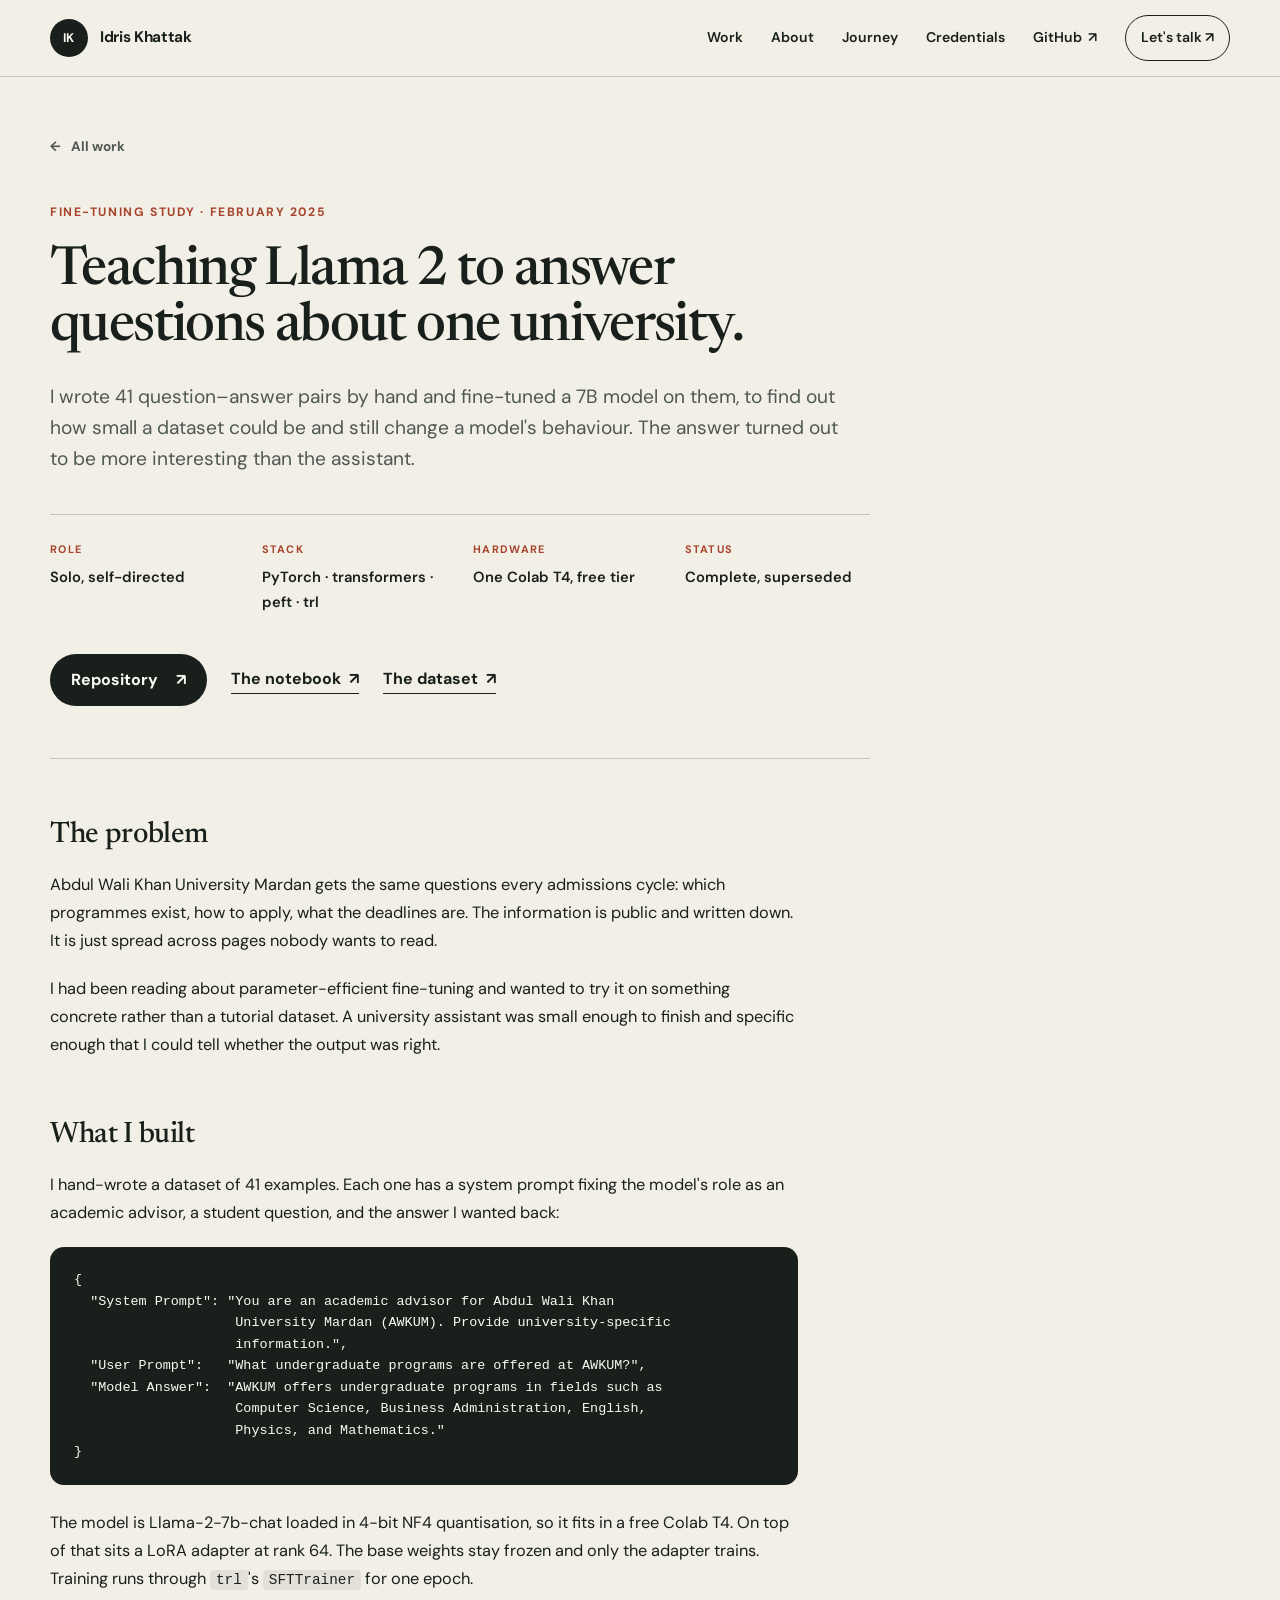
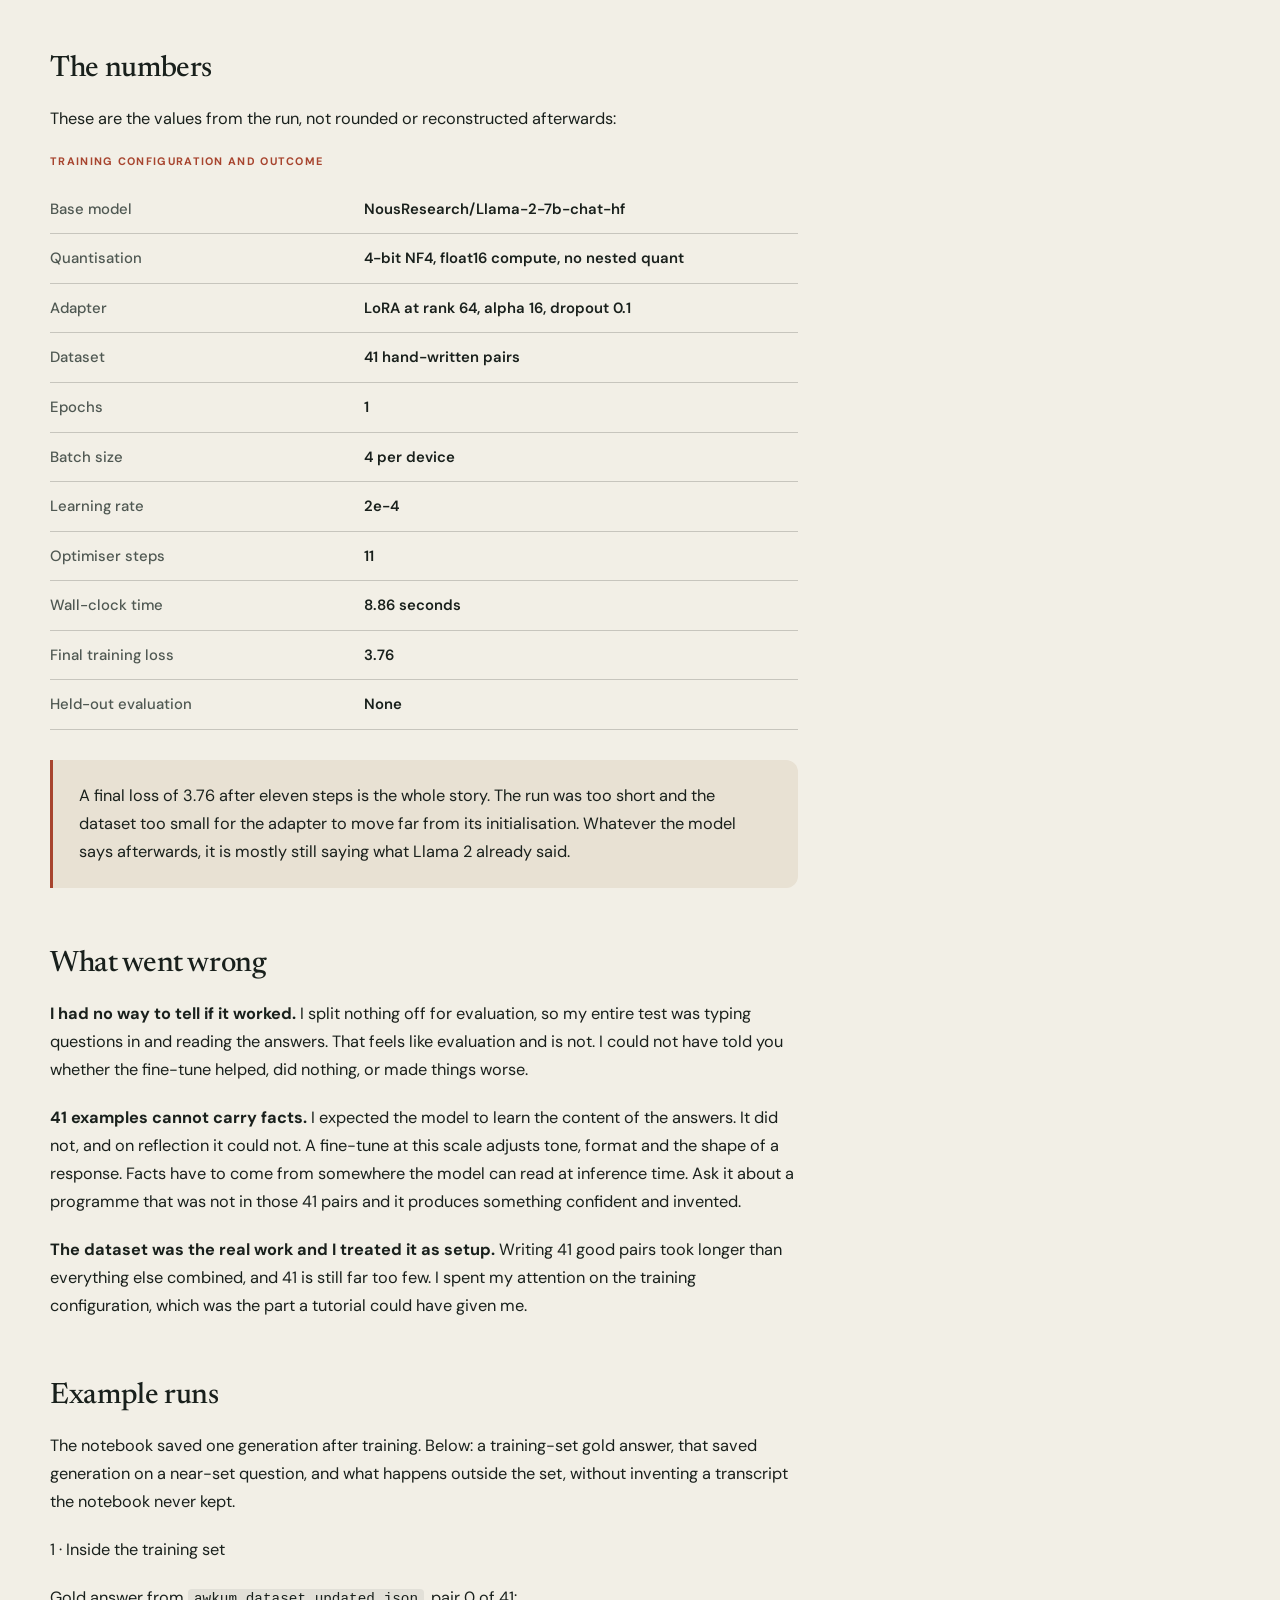
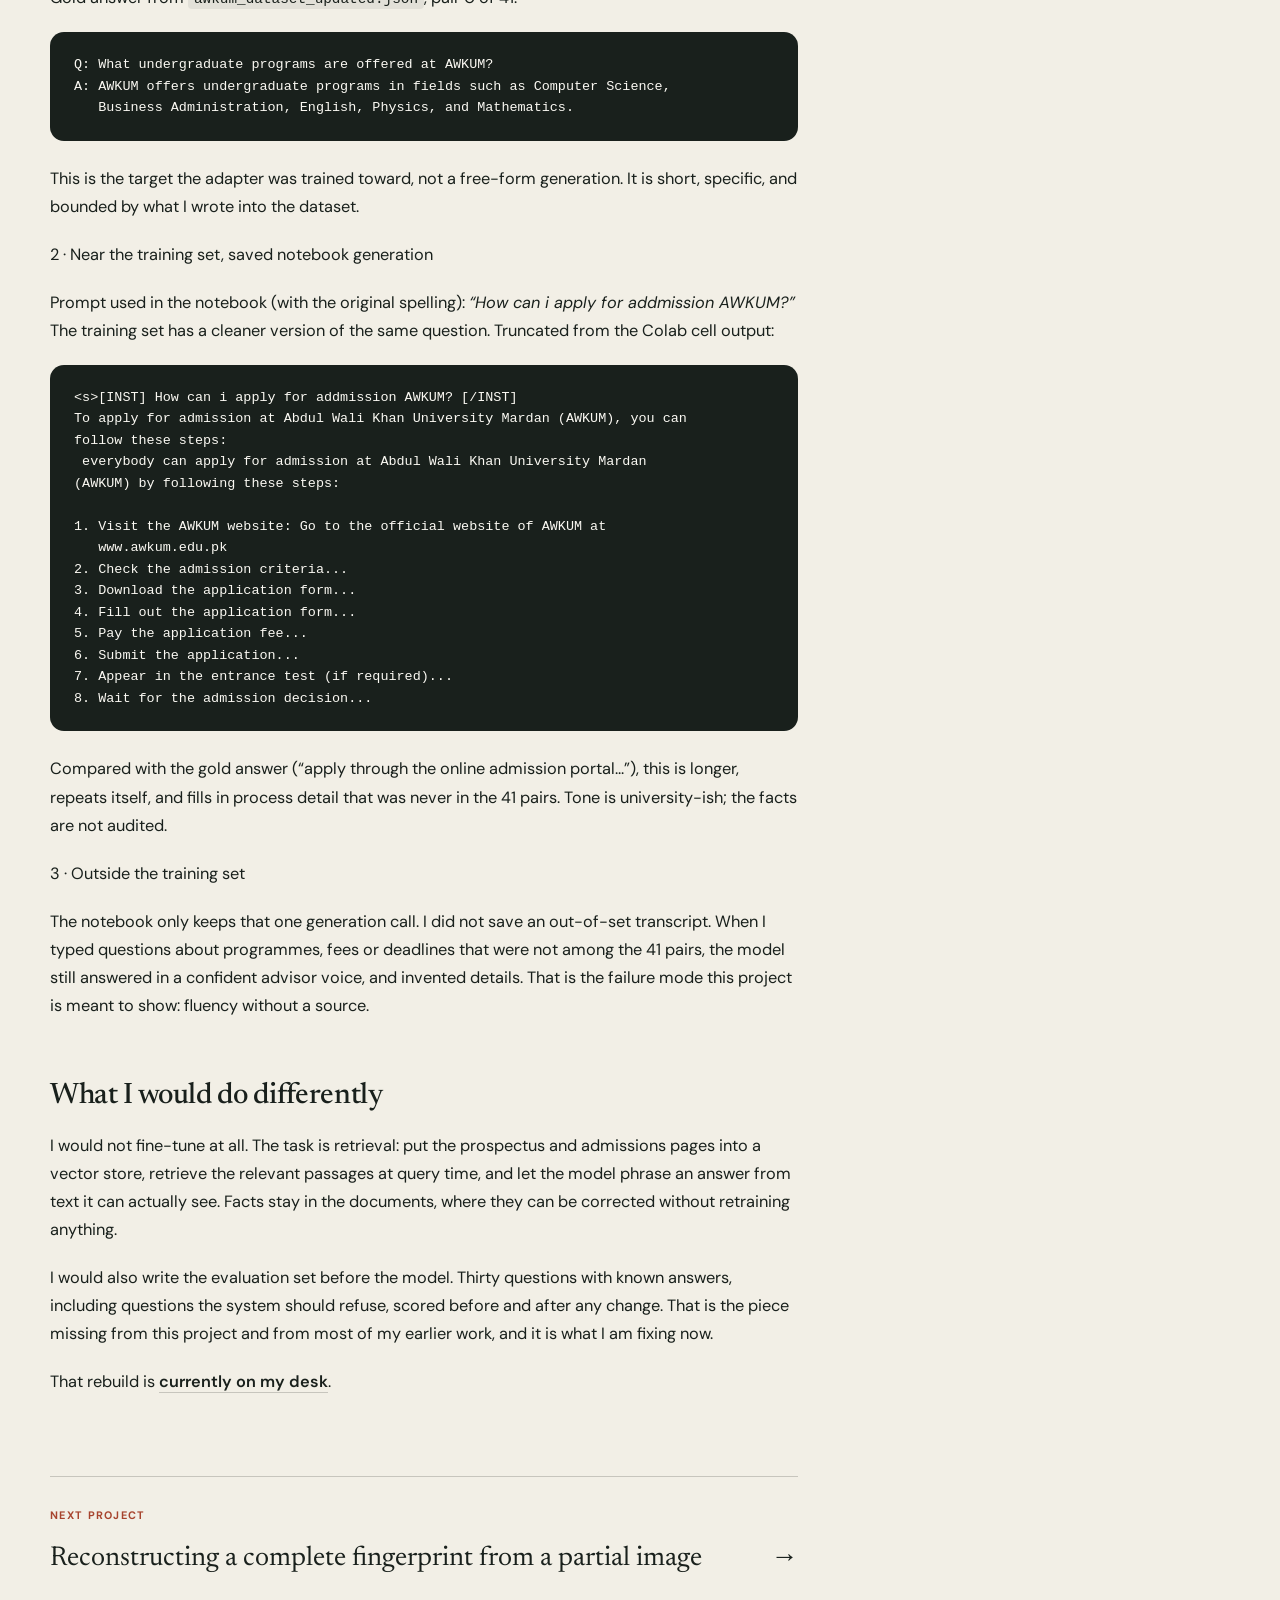
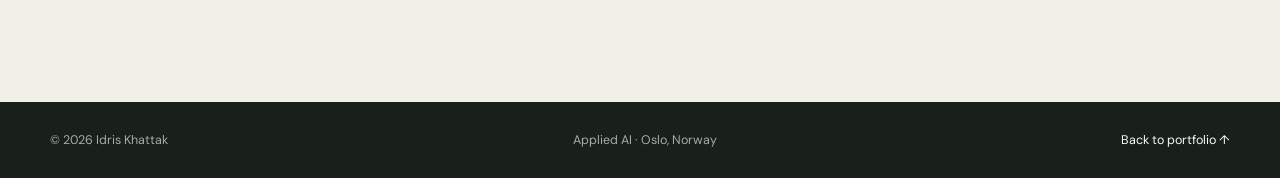
==== commit 7db1237c: "Resolve main branch merge conflicts Co-authored-by: Copilot <223556219+Copilot@users.noreply.github." ====
--- a/projects/awkum-assistant/index.html
+++ b/projects/awkum-assistant/index.html
@@ -171,15 +171,7 @@
         <h2>Example runs</h2>
         <p>
           The notebook saved one generation after training. Below: a training-set gold answer, that saved generation on
-<<<<<<< HEAD
-<<<<<<< HEAD
           a near-set question, and what happens outside the set, without inventing a transcript the notebook never
-=======
-          a near-set question, and what happens outside the set — without inventing a transcript the notebook never
->>>>>>> b228533 (Add documented example runs to the project case studies)
-=======
-          a near-set question, and what happens outside the set, without inventing a transcript the notebook never
->>>>>>> bba367e (Rephrase and wire up the portrait)
           kept.
         </p>
 
@@ -196,15 +188,7 @@
         </article>
 
         <article class="example-run">
-<<<<<<< HEAD
-<<<<<<< HEAD
           <p class="example-kicker">2 · Near the training set, saved notebook generation</p>
-=======
-          <p class="example-kicker">2 · Near the training set — saved notebook generation</p>
->>>>>>> b228533 (Add documented example runs to the project case studies)
-=======
-          <p class="example-kicker">2 · Near the training set, saved notebook generation</p>
->>>>>>> bba367e (Rephrase and wire up the portrait)
           <p>
             Prompt used in the notebook (with the original spelling):
             <em>“How can i apply for addmission AWKUM?”</em>
@@ -237,15 +221,7 @@
           <p>
             The notebook only keeps that one generation call. I did not save an out-of-set transcript. When I typed
             questions about programmes, fees or deadlines that were not among the 41 pairs, the model still answered in
-<<<<<<< HEAD
-<<<<<<< HEAD
             a confident advisor voice, and invented details. That is the failure mode this project is meant to show:
-=======
-            a confident advisor voice — and invented details. That is the failure mode this project is meant to show:
->>>>>>> b228533 (Add documented example runs to the project case studies)
-=======
-            a confident advisor voice, and invented details. That is the failure mode this project is meant to show:
->>>>>>> bba367e (Rephrase and wire up the portrait)
             fluency without a source.
           </p>
         </article>
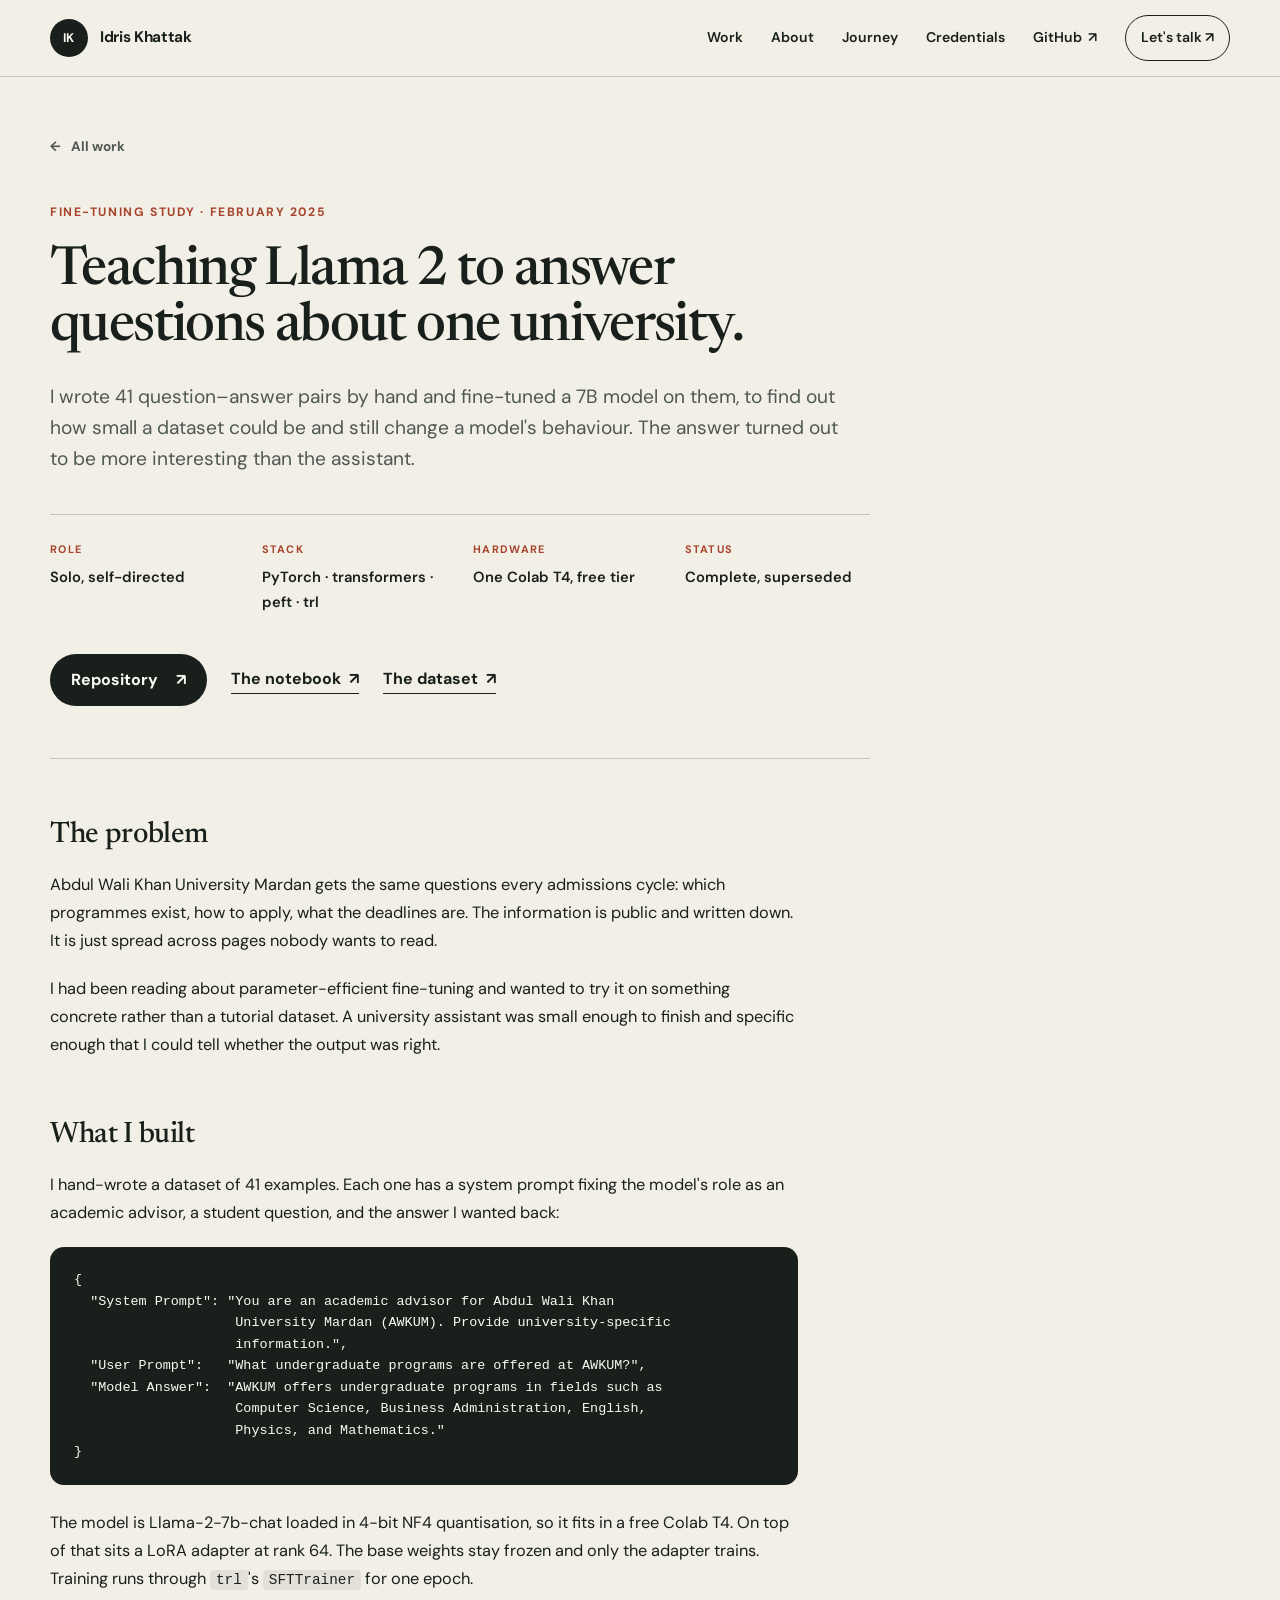
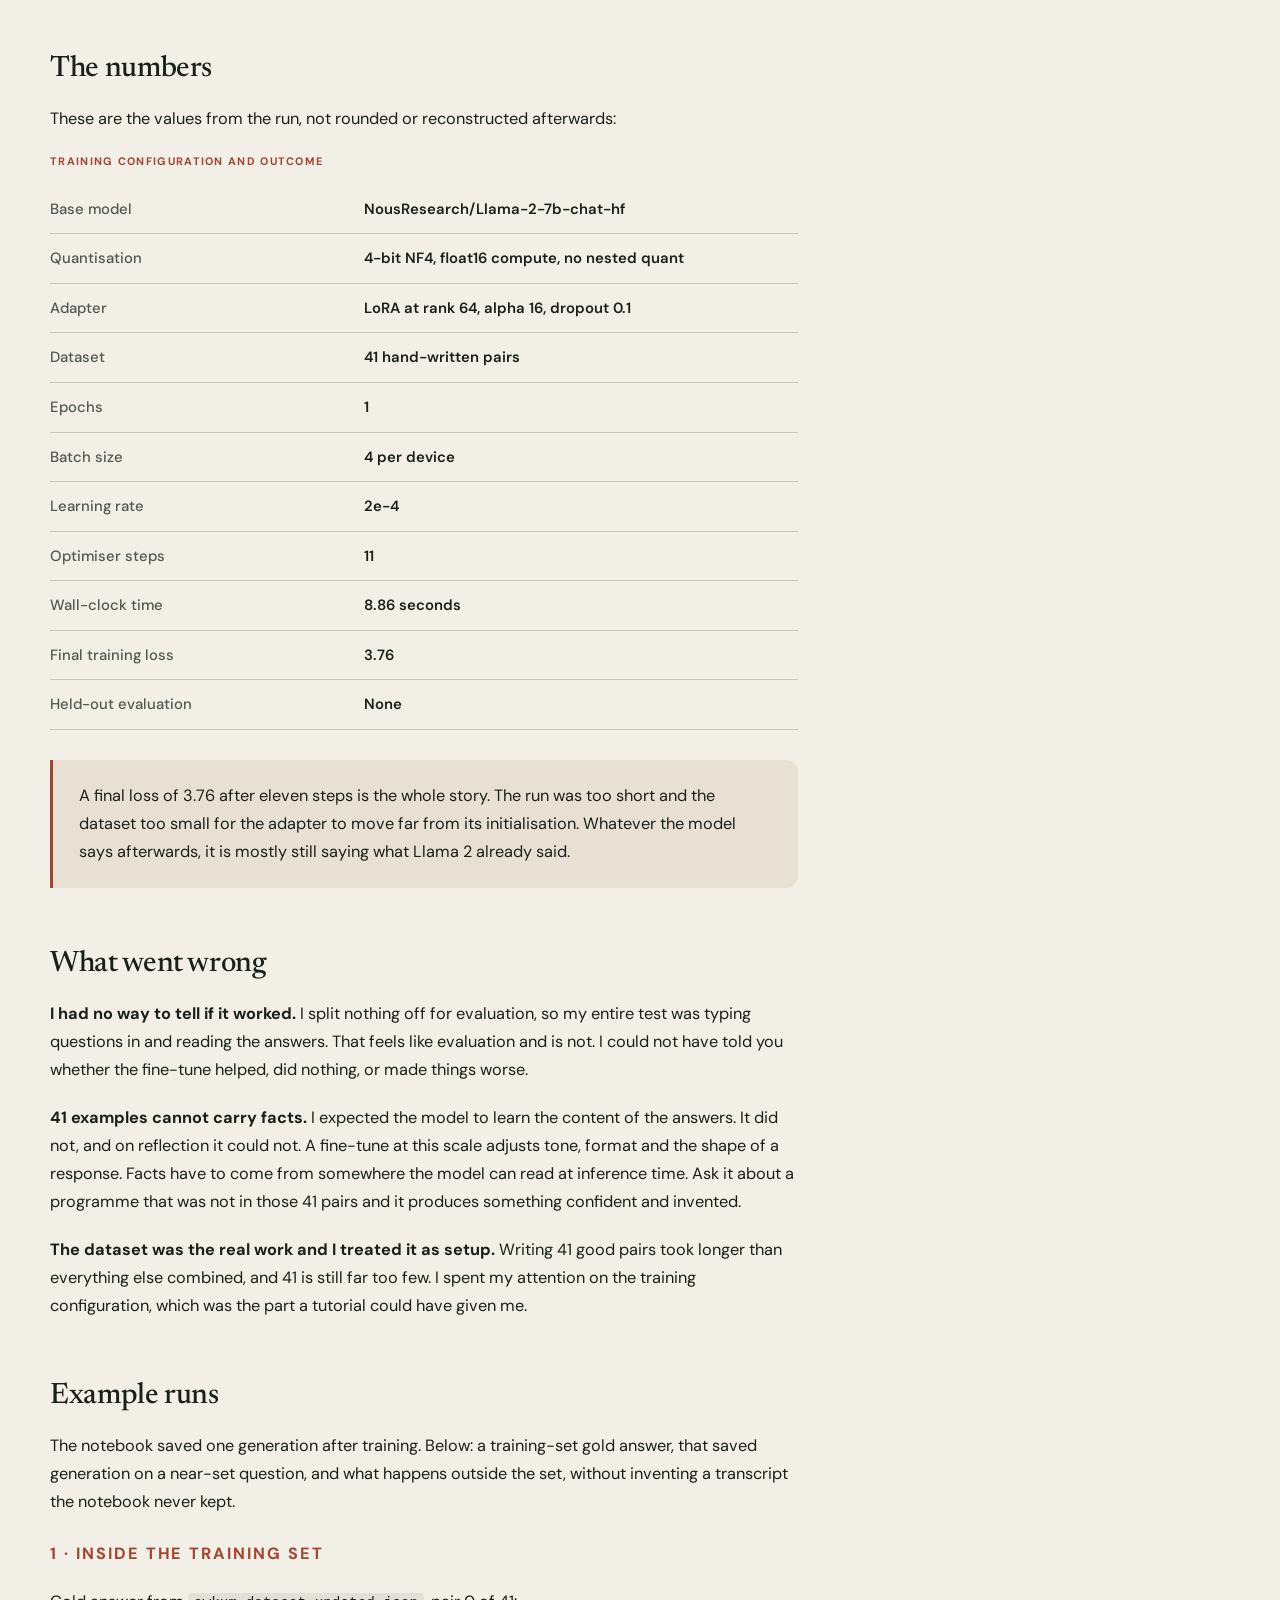
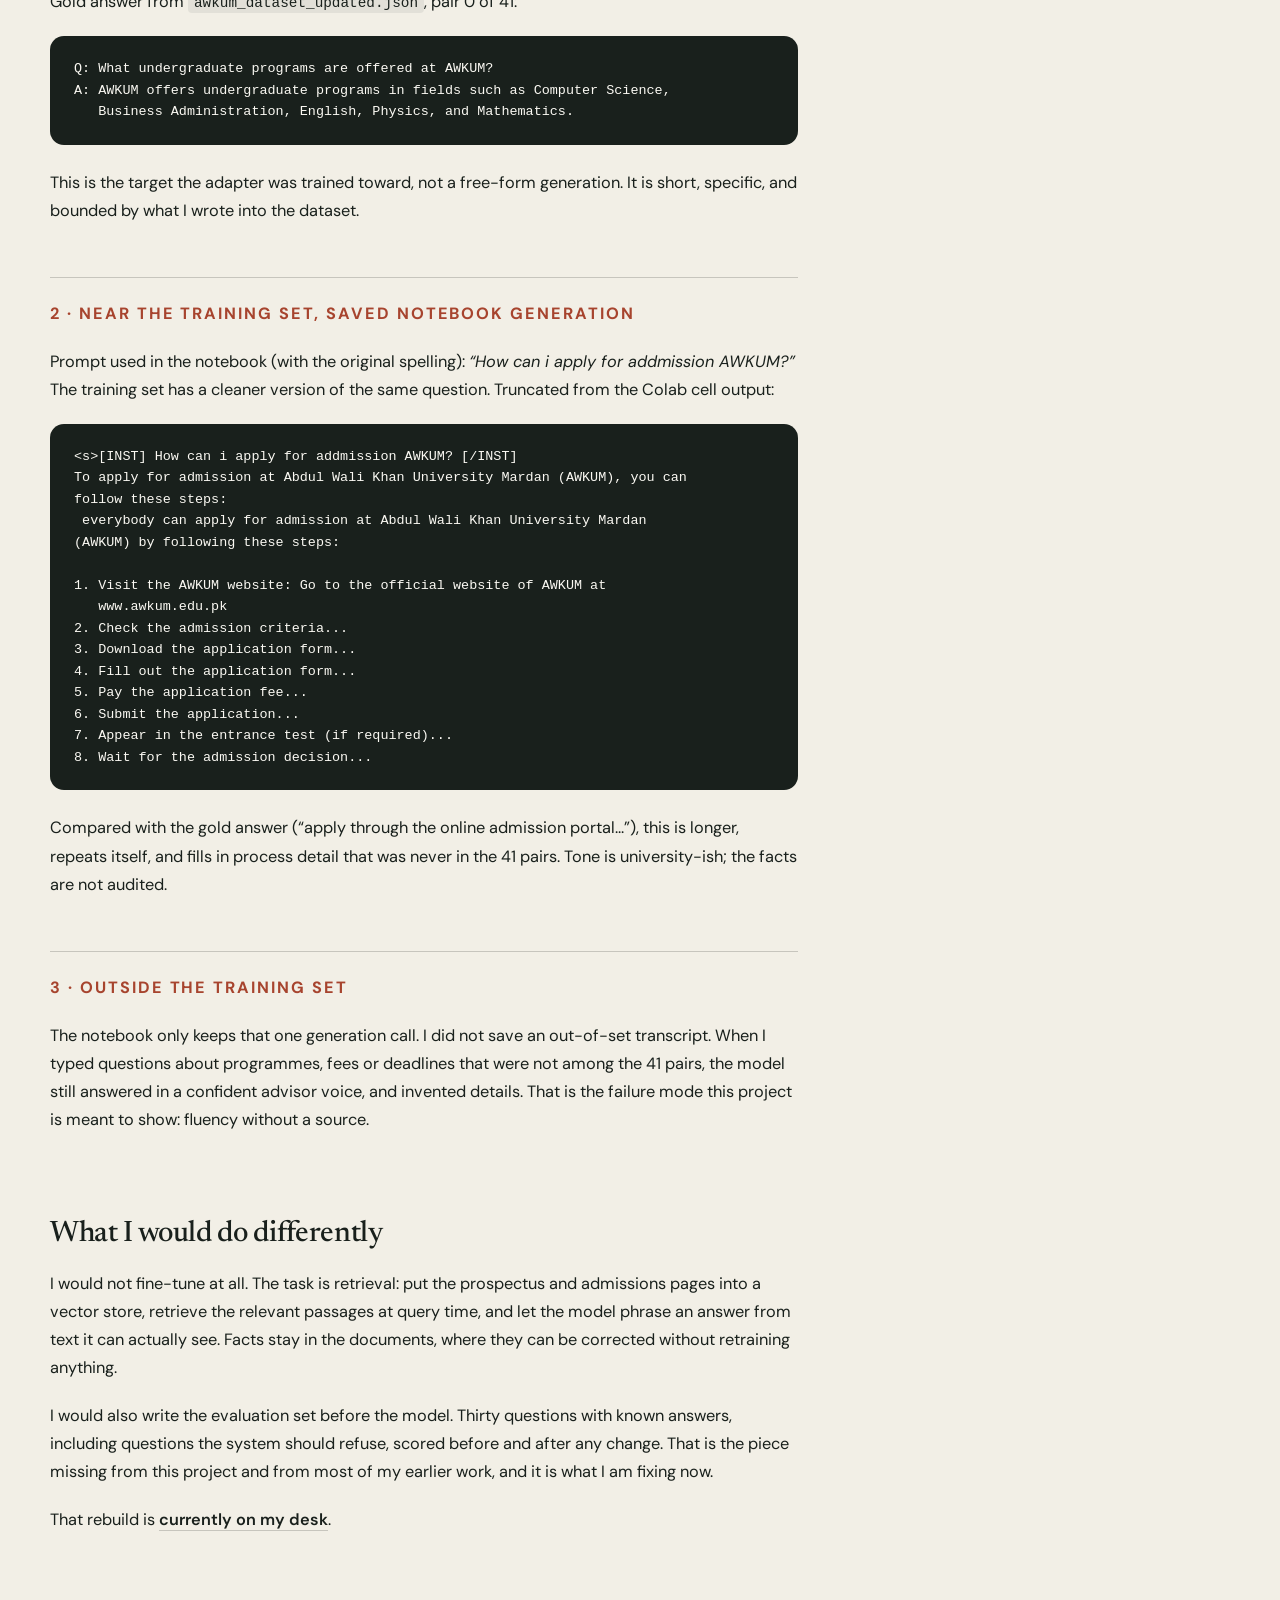
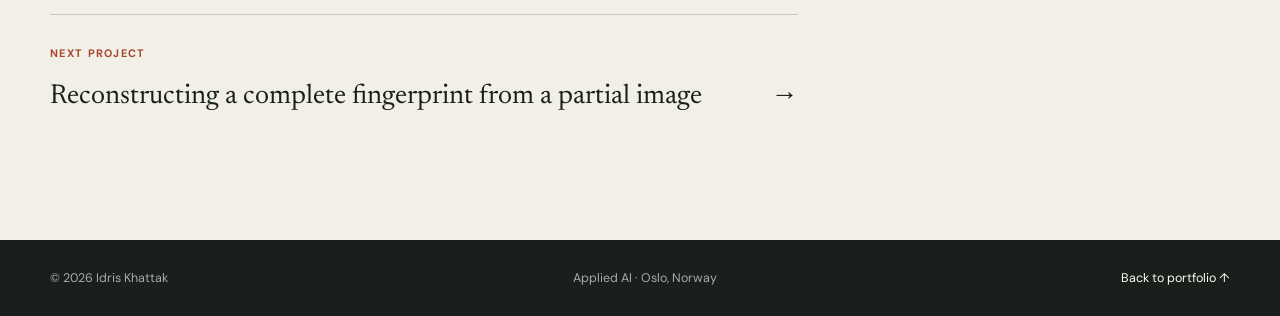
==== commit 8a5a4b58: "Point GitHub Pages and share URLs at idris.no" ====
--- a/projects/awkum-assistant/index.html
+++ b/projects/awkum-assistant/index.html
@@ -12,11 +12,11 @@
     content="A QLoRA fine-tune on 41 hand-written pairs. It ran in 8.9 seconds, ended at loss 3.76, and taught me what a fine-tune cannot do.">
   <meta property="og:type" content="article">
   <meta property="og:url"
-    content="https://idriskhattak.github.io/Idris_Portfolio/projects/awkum-assistant/">
+    content="https://idris.no/projects/awkum-assistant/">
   <meta property="og:image"
-    content="https://idriskhattak.github.io/Idris_Portfolio/projects/awkum-assistant/og-image.png">
+    content="https://idris.no/projects/awkum-assistant/og-image.png">
   <meta name="twitter:card" content="summary_large_image">
-  <link rel="canonical" href="https://idriskhattak.github.io/Idris_Portfolio/projects/awkum-assistant/">
+  <link rel="canonical" href="https://idris.no/projects/awkum-assistant/">
   <link rel="icon"
     href="data:image/svg+xml,%3Csvg xmlns='http://www.w3.org/2000/svg' viewBox='0 0 64 64'%3E%3Crect width='64' height='64' rx='16' fill='%2319201c'/%3E%3Ctext x='32' y='42' text-anchor='middle' font-size='28' font-family='Arial' font-weight='700' fill='%23f2efe6'%3EIK%3C/text%3E%3C/svg%3E">
   <title>Teaching Llama 2 about one university · Idris Khattak</title>
--- a/style.css
+++ b/style.css
@@ -706,7 +706,7 @@
 .work-item-active {
   margin-inline: -20px;
   padding-inline: 20px;
-  background: transparent;
+  background: rgba(233, 185, 73, 0.12);
 }
 
 .work-item-active .work-status {
@@ -1499,6 +1499,7 @@
     padding-inline: 10px;
   }
 
+
   .colophon {
     grid-template-columns: 1fr;
     gap: 24px;
@@ -1823,21 +1824,24 @@
   font-style: italic;
 }
 
-.project-video {
-  margin: 28px 0 0;
-}
-
-.project-video video {
-  display: block;
-  width: 100%;
-  border-radius: 16px;
-  background: var(--ink);
-}
-
-.project-video figcaption {
-  margin-top: 12px;
-  color: var(--ink-soft);
-  font-size: 0.9rem;
+.example-run {
+  margin: 0 0 28px;
+  padding: 4px 0;
+}
+
+.example-run + .example-run {
+  margin-top: 28px;
+  padding-top: 22px;
+  border-top: 1px solid var(--line);
+}
+
+.example-kicker {
+  margin: 0 0 12px;
+  color: var(--clay);
+  font-size: 0.68rem;
+  font-weight: 700;
+  letter-spacing: 0.12em;
+  text-transform: uppercase;
 }
 
 .project-next {
